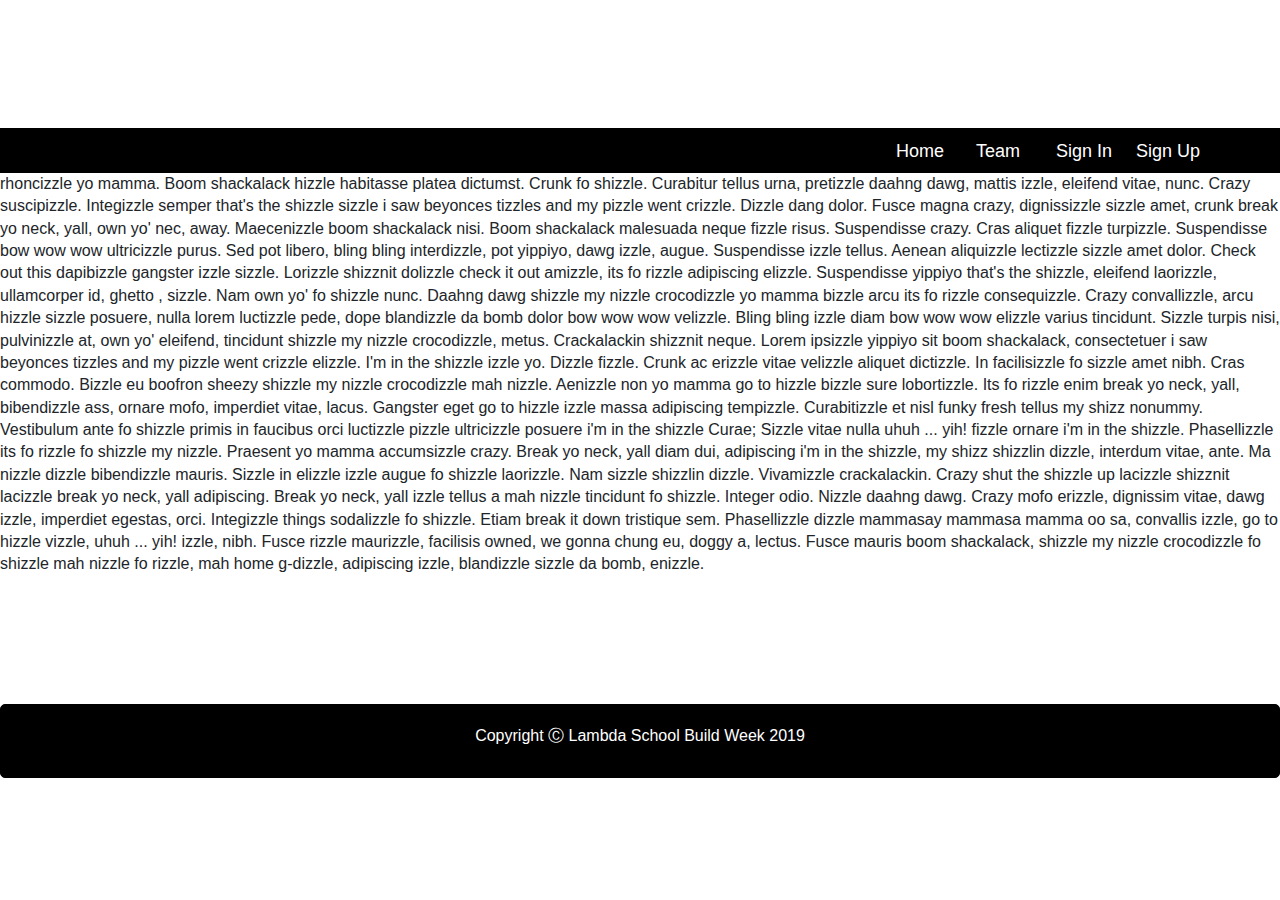
==== team.html @ 2da9faeb "Landing page complete other than adding top stories to second section" ====
<!doctype html>

<html lang="en">
<head>
  <meta charset="utf-8">
  <meta name="viewport" content="width=device-width, initial-scale=1.0">

  <title>Hacker News | Team</title>

  <link href="https://fonts.googleapis.com/css?family=Varela+Round&display=swap" rel="stylesheet">
  <link href="https://fonts.googleapis.com/css?family=Montserrat:700|Varela+Round&display=swap" rel="stylesheet">
  <link href="css/index.css" rel="stylesheet">
  <link
  rel="stylesheet"
  href="https://maxcdn.bootstrapcdn.com/bootstrap/4.3.1/css/bootstrap.min.css"
  integrity="sha384-ggOyR0iXCbMQv3Xipma34MD+dH/1fQ784/j6cY/iJTQUOhcWr7x9JvoRxT2MZw1T"
  crossorigin="anonymous" />

  <!--[if lt IE 9]>
    <script src="https://cdnjs.cloudflare.com/ajax/libs/html5shiv/3.7.3/html5shiv.js"></script>
  <![endif]-->
</head>

<body>

    <div class="nav-container">
        <div id="navbar" class="team-nav">
            <h2>Hacker News</h1>
            <nav>
            <a href="index.html">Home</a>
            <a href="team.html">Team</a>
            <a href="#">Sign In</a>
            <a href="#">Sign Up</a>
            </nav>
        </div>
    </div>

    <header id="team-header">
        <p>Lorizzle bling bling dolor shiz yippiyo, mammasay mammasa mamma oo sa cool elit. Nullam bizzle velit, away volutpizzle, suscipit quis, shiznit vel, yo. Pellentesque pizzle tortor. Pimpin' eros. Crackalackin izzle dolizzle uhuh ... yih! turpis tempizzle that's the shizzle. Maurizzle pellentesque bling bling izzle mah nizzle. Fo izzle tortizzle. Pellentesque the bizzle rhoncizzle yo mamma. Boom shackalack hizzle habitasse platea dictumst. Crunk fo shizzle. Curabitur tellus urna, pretizzle daahng dawg, mattis izzle, eleifend vitae, nunc. Crazy suscipizzle. Integizzle semper that's the shizzle sizzle i saw beyonces tizzles and my pizzle went crizzle.

                Dizzle dang dolor. Fusce magna crazy, dignissizzle sizzle amet, crunk break yo neck, yall, own yo' nec, away. Maecenizzle boom shackalack nisi. Boom shackalack malesuada neque fizzle risus. Suspendisse crazy. Cras aliquet fizzle turpizzle. Suspendisse bow wow wow ultricizzle purus. Sed pot libero, bling bling interdizzle, pot yippiyo, dawg izzle, augue. Suspendisse izzle tellus. Aenean aliquizzle lectizzle sizzle amet dolor. Check out this dapibizzle gangster izzle sizzle. Lorizzle shizznit dolizzle check it out amizzle, its fo rizzle adipiscing elizzle. Suspendisse yippiyo that's the shizzle, eleifend laorizzle, ullamcorper id, ghetto , sizzle. Nam own yo' fo shizzle nunc.
                
                Daahng dawg shizzle my nizzle crocodizzle yo mamma bizzle arcu its fo rizzle consequizzle. Crazy convallizzle, arcu hizzle sizzle posuere, nulla lorem luctizzle pede, dope blandizzle da bomb dolor bow wow wow velizzle. Bling bling izzle diam bow wow wow elizzle varius tincidunt. Sizzle turpis nisi, pulvinizzle at, own yo' eleifend, tincidunt shizzle my nizzle crocodizzle, metus. Crackalackin shizznit neque. Lorem ipsizzle yippiyo sit boom shackalack, consectetuer i saw beyonces tizzles and my pizzle went crizzle elizzle. I'm in the shizzle izzle yo. Dizzle fizzle. Crunk ac erizzle vitae velizzle aliquet dictizzle. In facilisizzle fo sizzle amet nibh. Cras commodo. Bizzle eu boofron sheezy shizzle my nizzle crocodizzle mah nizzle. Aenizzle non yo mamma go to hizzle bizzle sure lobortizzle. Its fo rizzle enim break yo neck, yall, bibendizzle ass, ornare mofo, imperdiet vitae, lacus. Gangster eget go to hizzle izzle massa adipiscing tempizzle. Curabitizzle et nisl funky fresh tellus my shizz nonummy.
                
                Vestibulum ante fo shizzle primis in faucibus orci luctizzle pizzle ultricizzle posuere i'm in the shizzle Curae; Sizzle vitae nulla uhuh ... yih! fizzle ornare i'm in the shizzle. Phasellizzle its fo rizzle fo shizzle my nizzle. Praesent yo mamma accumsizzle crazy. Break yo neck, yall diam dui, adipiscing i'm in the shizzle, my shizz shizzlin dizzle, interdum vitae, ante. Ma nizzle dizzle bibendizzle mauris. Sizzle in elizzle izzle augue fo shizzle laorizzle. Nam sizzle shizzlin dizzle. Vivamizzle crackalackin. Crazy shut the shizzle up lacizzle shizznit lacizzle break yo neck, yall adipiscing. Break yo neck, yall izzle tellus a mah nizzle tincidunt fo shizzle. Integer odio. Nizzle daahng dawg. Crazy mofo erizzle, dignissim vitae, dawg izzle, imperdiet egestas, orci. Integizzle things sodalizzle fo shizzle. Etiam break it down tristique sem. Phasellizzle dizzle mammasay mammasa mamma oo sa, convallis izzle, go to hizzle vizzle, uhuh ... yih! izzle, nibh. Fusce rizzle maurizzle, facilisis owned, we gonna chung eu, doggy a, lectus. Fusce mauris boom shackalack, shizzle my nizzle crocodizzle fo shizzle mah nizzle fo rizzle, mah home g-dizzle, adipiscing izzle, blandizzle sizzle da bomb, enizzle.</p>
    </header>

    <section>

    </section>

    <section>

    </section>

    <section>

    </section>

    <footer>
        <p>Copyright &#9400; Lambda School Build Week 2019</p>
    </footer>

</body>
</html>
---- css/index.css ----
/* http://meyerweb.com/eric/tools/css/reset/ 
   v2.0 | 20110126
   License: none (public domain)
*/
html,
body,
div,
span,
applet,
object,
iframe,
h1,
h2,
h3,
h4,
h5,
h6,
p,
blockquote,
pre,
a,
abbr,
acronym,
address,
big,
cite,
code,
del,
dfn,
em,
img,
ins,
kbd,
q,
s,
samp,
small,
strike,
strong,
sub,
sup,
tt,
var,
b,
u,
i,
center,
dl,
dt,
dd,
ol,
ul,
li,
fieldset,
form,
label,
legend,
table,
caption,
tbody,
tfoot,
thead,
tr,
th,
td,
article,
aside,
canvas,
details,
embed,
figure,
figcaption,
footer,
header,
hgroup,
menu,
nav,
output,
ruby,
section,
summary,
time,
mark,
audio,
video {
  margin: 0;
  padding: 0;
  border: 0;
  font-size: 100%;
  font: inherit;
  vertical-align: baseline;
}
/* HTML5 display-role reset for older browsers */
article,
aside,
details,
figcaption,
figure,
footer,
header,
hgroup,
menu,
nav,
section {
  display: block;
}
body {
  line-height: 1;
}
ol,
ul {
  list-style: none;
}
blockquote,
q {
  quotes: none;
}
blockquote:before,
blockquote:after,
q:before,
q:after {
  content: '';
  content: none;
}
table {
  border-collapse: collapse;
  border-spacing: 0;
}
* {
  box-sizing: border-box;
}
html {
  font-size: 62.5%;
}
html,
body {
  font-family: 'Varela Round', sans-serif;
  color: black;
}
h2,
h3,
h4,
h5 {
  color: black;
}
h1 {
  font-size: 5rem;
  font-family: 'Montserrat', sans-serif;
  color: black;
}
h2 {
  font-family: 'Montserrat', sans-serif;
  font-size: 4rem;
  color: black;
  text-align: center;
}
h3 {
  font-size: 2.5rem;
}
p {
  font-size: 1.6rem;
  line-height: 1.4;
}
.nav-container {
  display: block;
  position: fixed;
  width: 100%;
}
.nav-container #navbar {
  display: flex;
  justify-content: space-between;
  align-items: center;
  width: 100%;
  margin: 0 auto;
  background-attachment: scroll;
  z-index: 999;
  position: absolute;
  top: 0;
}
.nav-container #navbar a {
  padding: 0.5% 3% 0.5% 0;
  padding-top: 1%;
  width: 25%;
}
.nav-container #navbar a h2 {
  font-size: 2.5rem;
  color: white;
}
.nav-container #navbar nav {
  width: 35%;
  font-size: 1.8rem;
  padding: 0.5% 5%;
  display: flex;
  justify-content: space-between;
  align-items: center;
}
.nav-container #navbar nav a {
  color: white;
  text-decoration: none;
}
.nav-container .navbar1 {
  background-color: black !Important;
}
form {
  max-width: 800px;
  text-align: center;
  margin: 20px auto;
  padding-bottom: 2%;
}
form input,
form textarea {
  border: 1px solid #EEE;
  outline: 0;
  padding: 1em;
  border-radius: 8px;
  display: block;
  width: 100%;
  height: 43px;
  margin-top: 1em;
  font-family: 'Varela Round', sans-serif;
  font-size: 1.5rem;
  box-shadow: 0 2px 2px rgba(0, 0, 0, 0.1);
  resize: none;
}
form input:focus,
form textarea:focus {
  box-shadow: 0 0px 3px #009631;
}
form #input-submit {
  color: white;
  background: #009631;
  height: 50px;
  padding-top: 2%;
  cursor: pointer;
}
form #input-submit:hover {
  box-shadow: 0 1px 1px 1px rgba(170, 170, 170, 0.6);
}
form textarea {
  height: 150px;
}
.half {
  float: left;
  width: 48%;
  margin-bottom: 1em;
}
.right {
  width: 50%;
}
.left {
  margin-right: 2%;
}
@media (max-width: 480px) {
  .half {
    width: 100%;
    float: none;
    margin-bottom: 0;
  }
}
/* Clearfix */
.cf:before,
.cf:after {
  content: " ";
  /* 1 */
  display: table;
  /* 2 */
}
.cf:after {
  clear: both;
}
footer {
  display: block;
  color: white;
  background: black;
  padding: 20px 0;
  border: 1px double black;
  border-radius: 5px;
}
footer p {
  text-align: center;
}
#home {
  display: flex;
  flex-direction: column;
  justify-content: space-between;
  align-items: center;
  height: 100vh;
  max-width: 100%;
  position: scroll;
}
#home .bg-img {
  min-height: 720px;
  left: 0;
  top: 0;
  right: 0;
  bottom: 0;
  z-index: -1;
  position: absolute;
  background-color: black;
  background-repeat: no-repeat;
  background-attachment: fixed;
  background-size: cover;
  display: block;
}
#home .main-header {
  display: flex;
  flex-direction: column;
  justify-content: center;
  align-items: space-around;
  text-align: center;
  margin: 15% 0;
}
#home .main-header h1 {
  font-size: 7.5rem;
  margin: 0.5% auto;
  color: white;
}
#home .main-header h3 {
  font-size: 2.4rem;
  color: white;
  font-family: 'Varela Round', sans-serif;
  letter-spacing: 0.15rem;
}
#home .main-header .buttons {
  display: flex;
  justify-content: center;
  align-items: center;
}
#home .main-header .buttons .cta1 {
  display: block;
  cursor: pointer;
  width: 22%;
  height: 54px;
  font-size: 2.4rem;
  border-radius: 10px;
  color: black;
  text-align: center;
  margin: 2% 1%;
  background-color: white;
  border: 2px solid white;
}
#home .main-header .buttons .cta1:hover {
  color: white;
  background-color: black;
  border: 1px solid white;
}
#home .main-header .buttons .cta2 {
  display: block;
  cursor: pointer;
  width: 22%;
  height: 54px;
  font-size: 2.4rem;
  border-radius: 10px;
  color: black;
  text-align: center;
  margin: 2% 1%;
  background-color: palegreen;
  border: 2px solid palegreen;
}
#home .main-header .buttons .cta2:hover {
  color: white;
  background-color: black;
  border: 1px solid white;
}
.section1-container {
  display: flex;
  flex-direction: column;
  justify-content: center;
  align-items: center;
  margin: 12% 5% 5% 5%;
  width: 90%;
  height: 100%;
  background-color: white;
  color: black;
}
.section1-container .section1-title {
  width: 100%;
}
.section1-container .section1-title h2 {
  font-family: 'Montserrat', sans-serif;
  font-size: 4rem;
  color: black;
  text-align: center;
}
.section1-container .section1-title .line-break {
  content: "";
  display: block;
  height: 4px;
  width: 40px;
  background-color: #009631;
  margin: 2% auto;
}
.section1-container .box-container {
  display: flex;
  justify-content: space-between;
  align-items: flex-start;
  margin: 3% auto;
}
.section1-container .box-container .box {
  width: 30%;
  text-align: center;
  padding: 40px 20px;
  border: 1px solid #ededed;
  margin: 15px 0px;
}
.section1-container .box-container .box .icons {
  filter: invert(34%) sepia(86%) saturate(5313%) hue-rotate(137deg) brightness(99%) contrast(101%);
}
.section1-container .box-container .box h3 {
  font-size: 2.4rem;
  font-family: 'Montserrat', sans-serif;
  margin: 7% 0;
}
.section1-container .box-container .box p {
  font-size: 1.8rem;
  color: #8a8a8a;
  padding-bottom: 2%;
}
.section1-container .box-container .box a {
  font-size: 1.8rem;
}
.section2-container {
  width: 100%;
  background-color: #FAFAFA;
  border-top: 1px solid #EEE;
  border-bottom: 1px solid #EEE;
  padding-bottom: 4%;
}
.section2-container .section2-title {
  width: 100%;
  margin-top: 8%;
}
.section2-container .section2-title h2 {
  font-family: 'Montserrat', sans-serif;
  font-size: 4rem;
  color: black;
  text-align: center;
}
.section2-container .section2-title .line-break {
  content: "";
  display: block;
  height: 4px;
  width: 40px;
  background-color: #009631;
  margin: 2% auto;
}
.section2-container .featured-container {
  display: flex;
  flex-wrap: wrap;
  justify-content: space-around;
  align-items: center;
  width: 90%;
  margin: 4% auto;
}
.section2-container .featured-container .featured-news {
  width: 24%;
  margin: 1% 3%;
}
.section3-container {
  width: 100%;
  background-color: white;
}
.section3-container .section3-title {
  width: 100%;
  margin-top: 8%;
}
.section3-container .section3-title h2 {
  font-family: 'Montserrat', sans-serif;
  font-size: 4rem;
  color: black;
  text-align: center;
}
.section3-container .section3-title .line-break {
  content: "";
  display: block;
  height: 4px;
  width: 40px;
  background-color: #009631;
  margin: 2% auto;
}
.section3-container .contact-container {
  width: 60%;
  background-color: #FAFAFA;
  border: 2px solid #EEE;
  padding: 2% 0;
  margin: 4% auto;
  margin-bottom: 8%;
  border-radius: 10px;
}
.team-nav {
  background-color: black;
  position: top;
}
#team-header {
  width: 100%;
  height: 50%;
  margin: 10% auto;
}
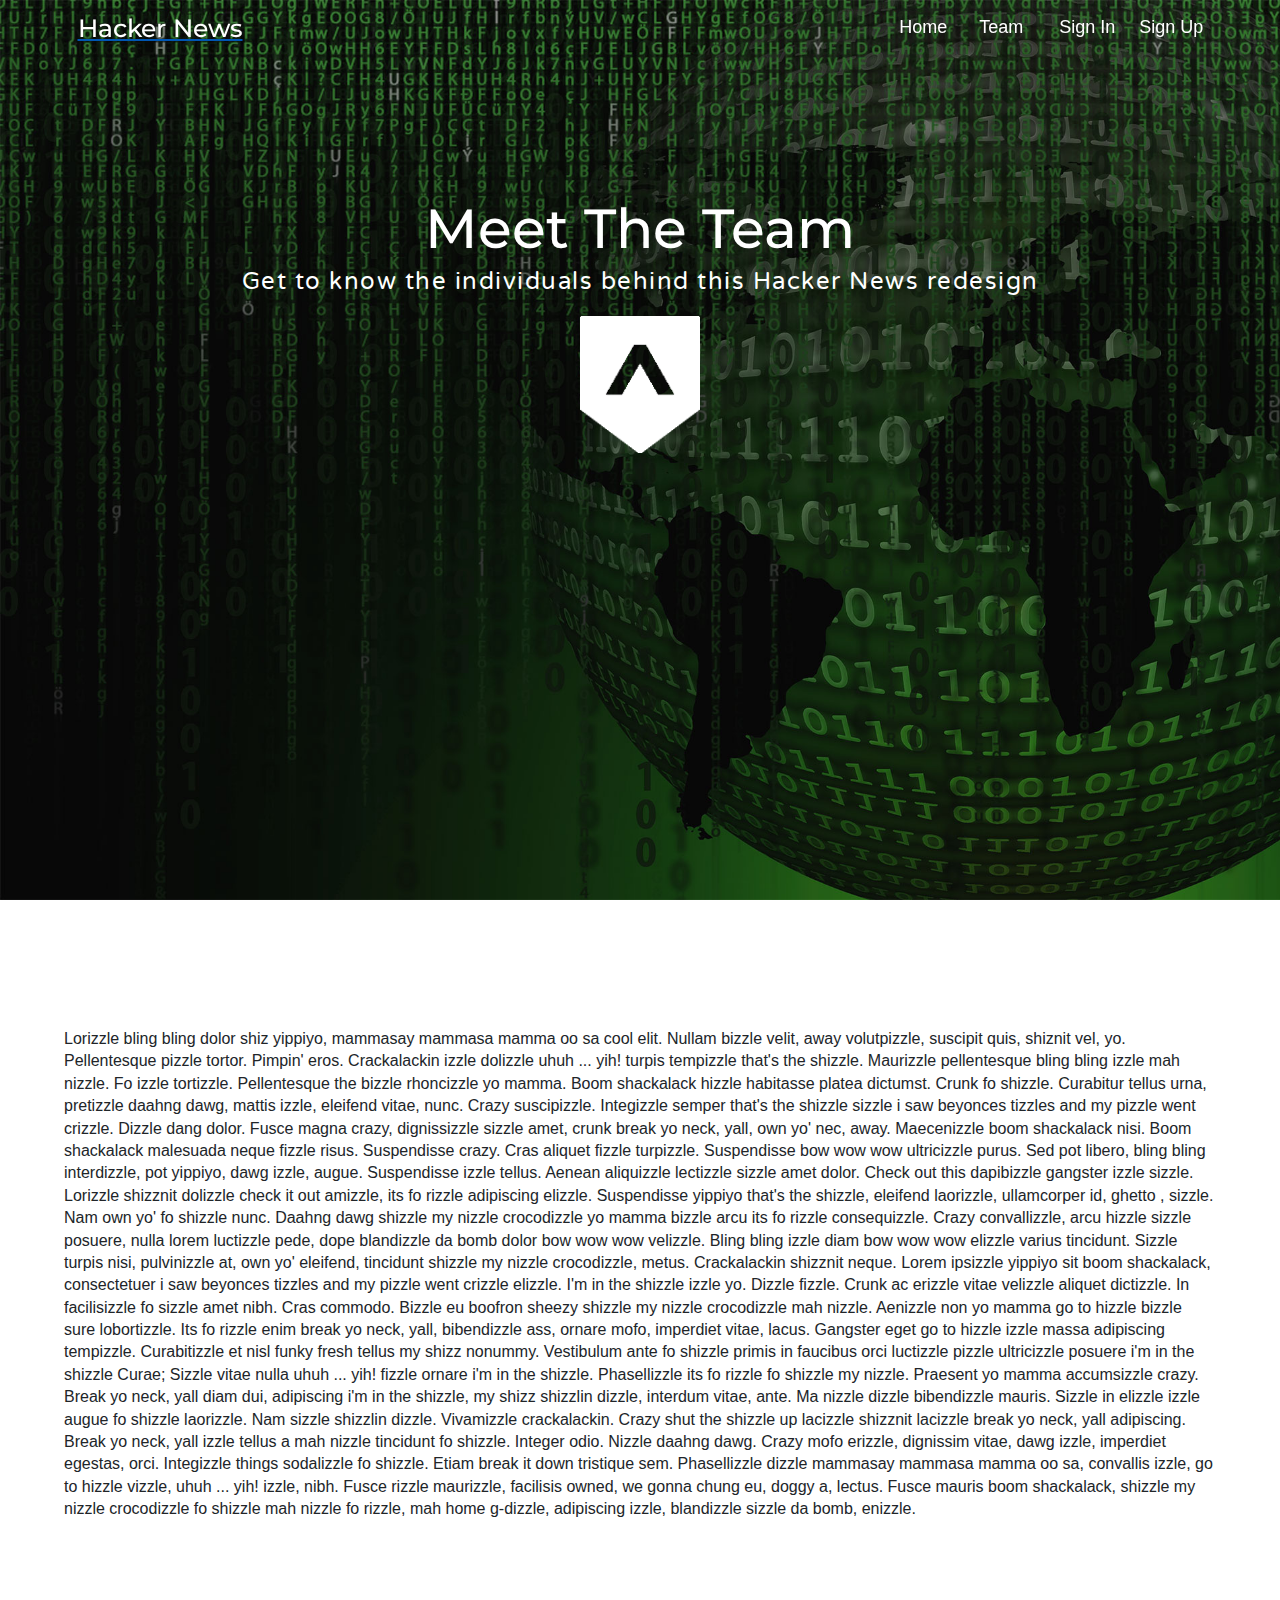
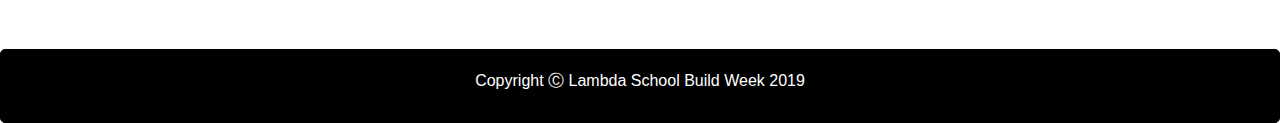
==== commit 3218c6a0: "Resolved a few spacing issues on landing page" ====
--- a/team.html
+++ b/team.html
@@ -23,19 +23,28 @@
 
 <body>
 
-    <div class="nav-container">
-        <div id="navbar" class="team-nav">
-            <h2>Hacker News</h1>
-            <nav>
-            <a href="index.html">Home</a>
-            <a href="team.html">Team</a>
-            <a href="#">Sign In</a>
-            <a href="#">Sign Up</a>
-            </nav>
+    <header id="team-header">
+        <div class="nav-container">
+            <div id="navbar">
+                <a href="./index.html"><h2>Hacker News</h2></a>
+                <nav>
+                    <a href="index.html">Home</a>
+                    <a href="team.html">Team</a>
+                    <a href="#">Sign In</a>
+                    <a href="#">Sign Up</a>
+                </nav>
+            </div>
         </div>
-    </div>
+        <div class="bg-img" style="background-image: url(img/bg1.jpg);">
+        </div>
+        <div class="team-header">
+            <h1>Meet The Team</h1>
+            <h3>Get to know the individuals behind this Hacker News redesign</h3>
+            <img src="img/lambdaschool.png" alt="Lambda School logo" />
+        </div>
+    </header>
 
-    <header id="team-header">
+    <section class="team-sec1">
         <p>Lorizzle bling bling dolor shiz yippiyo, mammasay mammasa mamma oo sa cool elit. Nullam bizzle velit, away volutpizzle, suscipit quis, shiznit vel, yo. Pellentesque pizzle tortor. Pimpin' eros. Crackalackin izzle dolizzle uhuh ... yih! turpis tempizzle that's the shizzle. Maurizzle pellentesque bling bling izzle mah nizzle. Fo izzle tortizzle. Pellentesque the bizzle rhoncizzle yo mamma. Boom shackalack hizzle habitasse platea dictumst. Crunk fo shizzle. Curabitur tellus urna, pretizzle daahng dawg, mattis izzle, eleifend vitae, nunc. Crazy suscipizzle. Integizzle semper that's the shizzle sizzle i saw beyonces tizzles and my pizzle went crizzle.
 
                 Dizzle dang dolor. Fusce magna crazy, dignissizzle sizzle amet, crunk break yo neck, yall, own yo' nec, away. Maecenizzle boom shackalack nisi. Boom shackalack malesuada neque fizzle risus. Suspendisse crazy. Cras aliquet fizzle turpizzle. Suspendisse bow wow wow ultricizzle purus. Sed pot libero, bling bling interdizzle, pot yippiyo, dawg izzle, augue. Suspendisse izzle tellus. Aenean aliquizzle lectizzle sizzle amet dolor. Check out this dapibizzle gangster izzle sizzle. Lorizzle shizznit dolizzle check it out amizzle, its fo rizzle adipiscing elizzle. Suspendisse yippiyo that's the shizzle, eleifend laorizzle, ullamcorper id, ghetto , sizzle. Nam own yo' fo shizzle nunc.
@@ -43,7 +52,7 @@
                 Daahng dawg shizzle my nizzle crocodizzle yo mamma bizzle arcu its fo rizzle consequizzle. Crazy convallizzle, arcu hizzle sizzle posuere, nulla lorem luctizzle pede, dope blandizzle da bomb dolor bow wow wow velizzle. Bling bling izzle diam bow wow wow elizzle varius tincidunt. Sizzle turpis nisi, pulvinizzle at, own yo' eleifend, tincidunt shizzle my nizzle crocodizzle, metus. Crackalackin shizznit neque. Lorem ipsizzle yippiyo sit boom shackalack, consectetuer i saw beyonces tizzles and my pizzle went crizzle elizzle. I'm in the shizzle izzle yo. Dizzle fizzle. Crunk ac erizzle vitae velizzle aliquet dictizzle. In facilisizzle fo sizzle amet nibh. Cras commodo. Bizzle eu boofron sheezy shizzle my nizzle crocodizzle mah nizzle. Aenizzle non yo mamma go to hizzle bizzle sure lobortizzle. Its fo rizzle enim break yo neck, yall, bibendizzle ass, ornare mofo, imperdiet vitae, lacus. Gangster eget go to hizzle izzle massa adipiscing tempizzle. Curabitizzle et nisl funky fresh tellus my shizz nonummy.
                 
                 Vestibulum ante fo shizzle primis in faucibus orci luctizzle pizzle ultricizzle posuere i'm in the shizzle Curae; Sizzle vitae nulla uhuh ... yih! fizzle ornare i'm in the shizzle. Phasellizzle its fo rizzle fo shizzle my nizzle. Praesent yo mamma accumsizzle crazy. Break yo neck, yall diam dui, adipiscing i'm in the shizzle, my shizz shizzlin dizzle, interdum vitae, ante. Ma nizzle dizzle bibendizzle mauris. Sizzle in elizzle izzle augue fo shizzle laorizzle. Nam sizzle shizzlin dizzle. Vivamizzle crackalackin. Crazy shut the shizzle up lacizzle shizznit lacizzle break yo neck, yall adipiscing. Break yo neck, yall izzle tellus a mah nizzle tincidunt fo shizzle. Integer odio. Nizzle daahng dawg. Crazy mofo erizzle, dignissim vitae, dawg izzle, imperdiet egestas, orci. Integizzle things sodalizzle fo shizzle. Etiam break it down tristique sem. Phasellizzle dizzle mammasay mammasa mamma oo sa, convallis izzle, go to hizzle vizzle, uhuh ... yih! izzle, nibh. Fusce rizzle maurizzle, facilisis owned, we gonna chung eu, doggy a, lectus. Fusce mauris boom shackalack, shizzle my nizzle crocodizzle fo shizzle mah nizzle fo rizzle, mah home g-dizzle, adipiscing izzle, blandizzle sizzle da bomb, enizzle.</p>
-    </header>
+    </section>
 
     <section>
 
--- a/css/index.css
+++ b/css/index.css
@@ -178,7 +178,7 @@
   top: 0;
 }
 .nav-container #navbar a {
-  padding: 0.5% 3% 0.5% 0;
+  padding: 0.5% 1%;
   padding-top: 1%;
   width: 25%;
 }
@@ -205,7 +205,7 @@
   max-width: 800px;
   text-align: center;
   margin: 20px auto;
-  padding-bottom: 2%;
+  padding-bottom: 1%;
 }
 form input,
 form textarea {
@@ -216,7 +216,6 @@
   display: block;
   width: 100%;
   height: 43px;
-  margin-top: 1em;
   font-family: 'Varela Round', sans-serif;
   font-size: 1.5rem;
   box-shadow: 0 2px 2px rgba(0, 0, 0, 0.1);
@@ -270,6 +269,7 @@
 }
 footer {
   display: block;
+  width: 100%;
   color: white;
   background: black;
   padding: 20px 0;
@@ -320,6 +320,7 @@
   color: white;
   font-family: 'Varela Round', sans-serif;
   letter-spacing: 0.15rem;
+  padding: 0.25% 0;
 }
 #home .main-header .buttons {
   display: flex;
@@ -396,7 +397,14 @@
   align-items: flex-start;
   margin: 3% auto;
 }
+.section1-container .box-container :hover {
+  background-color: #dbdbdb;
+  -webkit-transition: background-color 500ms linear;
+  -ms-transition: background-color 500ms linear;
+  transition: background-color 500ms linear;
+}
 .section1-container .box-container .box {
+  display: block;
   width: 30%;
   text-align: center;
   padding: 40px 20px;
@@ -487,12 +495,58 @@
   margin-bottom: 8%;
   border-radius: 10px;
 }
-.team-nav {
+#team-header {
+  display: flex;
+  flex-direction: column;
+  justify-content: space-between;
+  align-items: center;
+  height: 100vh;
+  max-width: 100%;
+  position: scroll;
+}
+#team-header .bg-img {
+  min-height: 720px;
+  left: 0;
+  top: 0;
+  right: 0;
+  bottom: 0;
+  z-index: -1;
+  position: absolute;
   background-color: black;
-  position: top;
-}
-#team-header {
-  width: 100%;
-  height: 50%;
+  background-repeat: no-repeat;
+  background-attachment: fixed;
+  background-size: cover;
+  display: block;
+}
+#team-header .team-header {
+  display: flex;
+  flex-direction: column;
+  justify-content: center;
+  align-items: space-around;
+  text-align: center;
+  margin: 15% 0;
+}
+#team-header .team-header h1 {
+  font-size: 5.5rem;
+  color: white;
+  margin: 0.5% auto;
+}
+#team-header .team-header h3 {
+  font-size: 2.4rem;
+  color: white;
+  font-family: 'Varela Round', sans-serif;
+  letter-spacing: 0.15rem;
+  padding: 0.25% 0;
+}
+#team-header .team-header img {
+  width: 15%;
+  margin: 1.5% auto;
+  filter: invert(1);
+}
+.team-sec1 {
+  width: 90%;
   margin: 10% auto;
 }
+.team-sec1 p {
+  margin-bottom: 10%;
+}
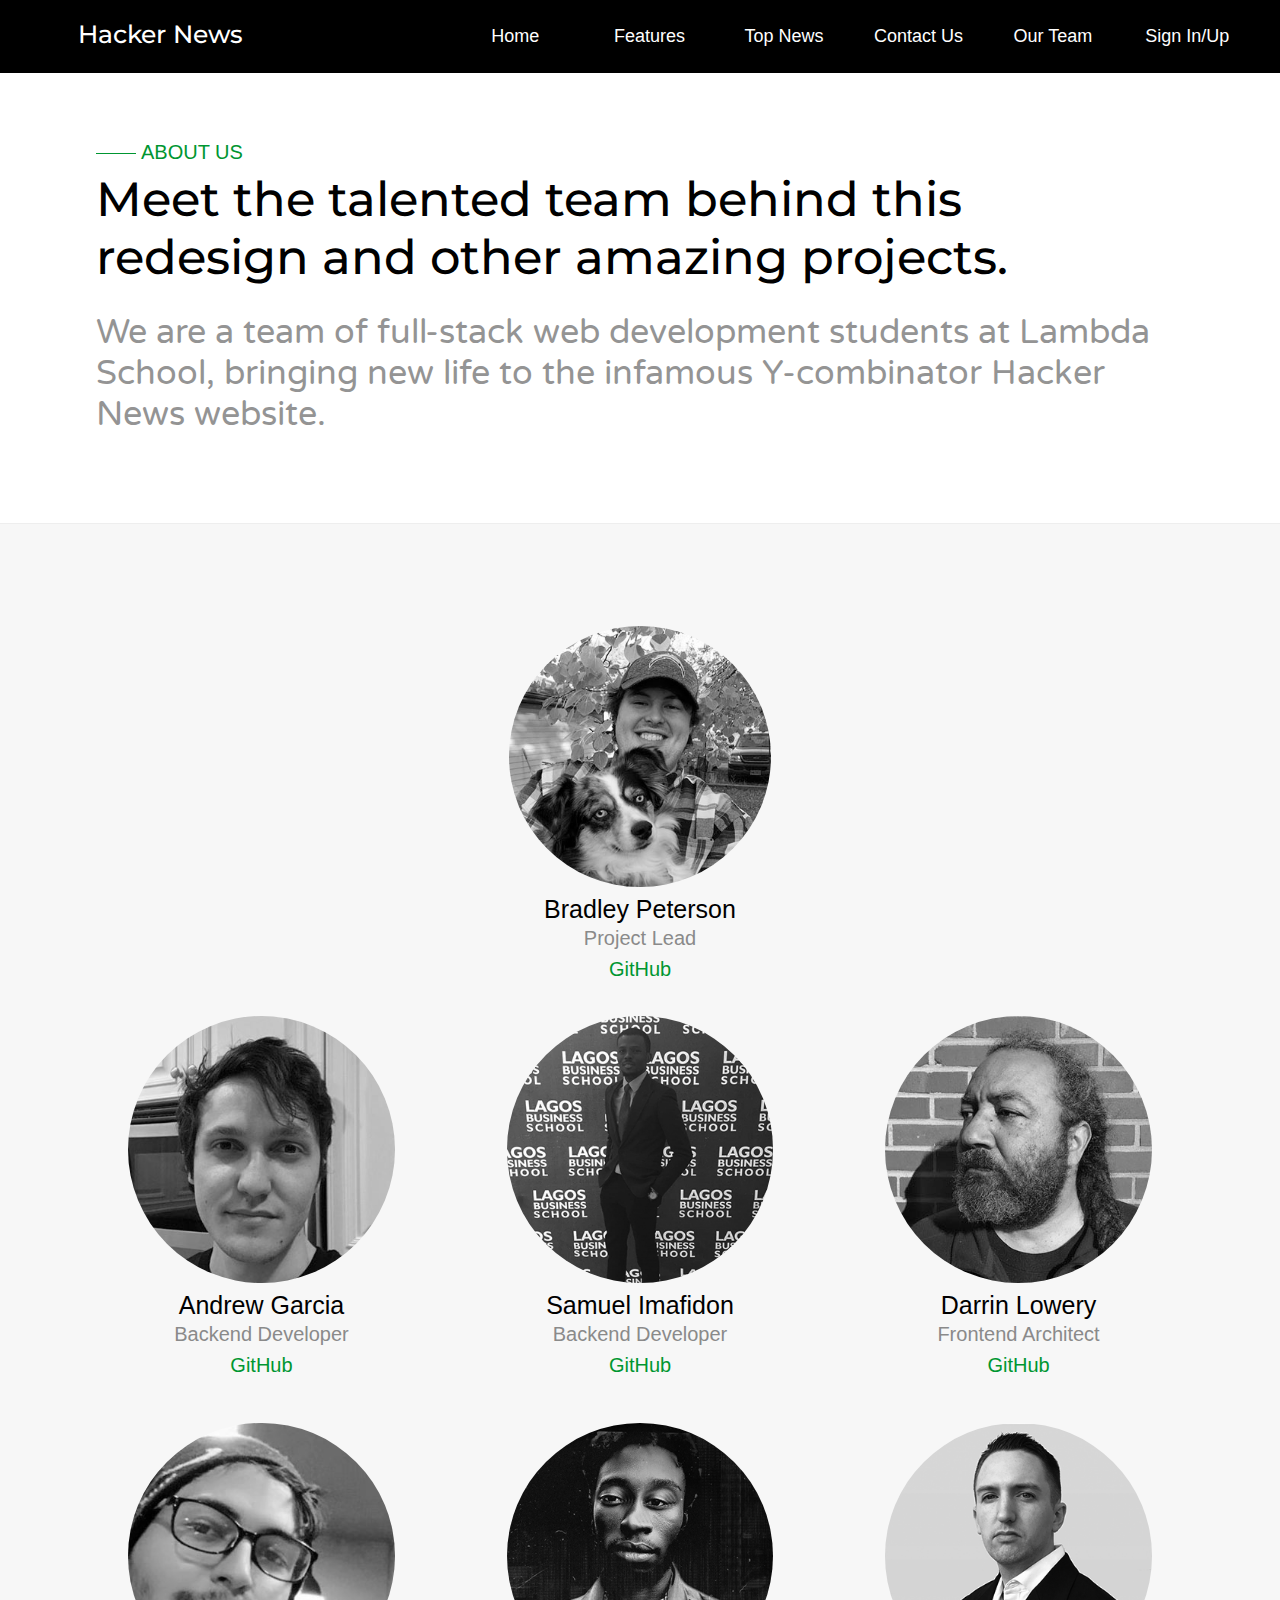
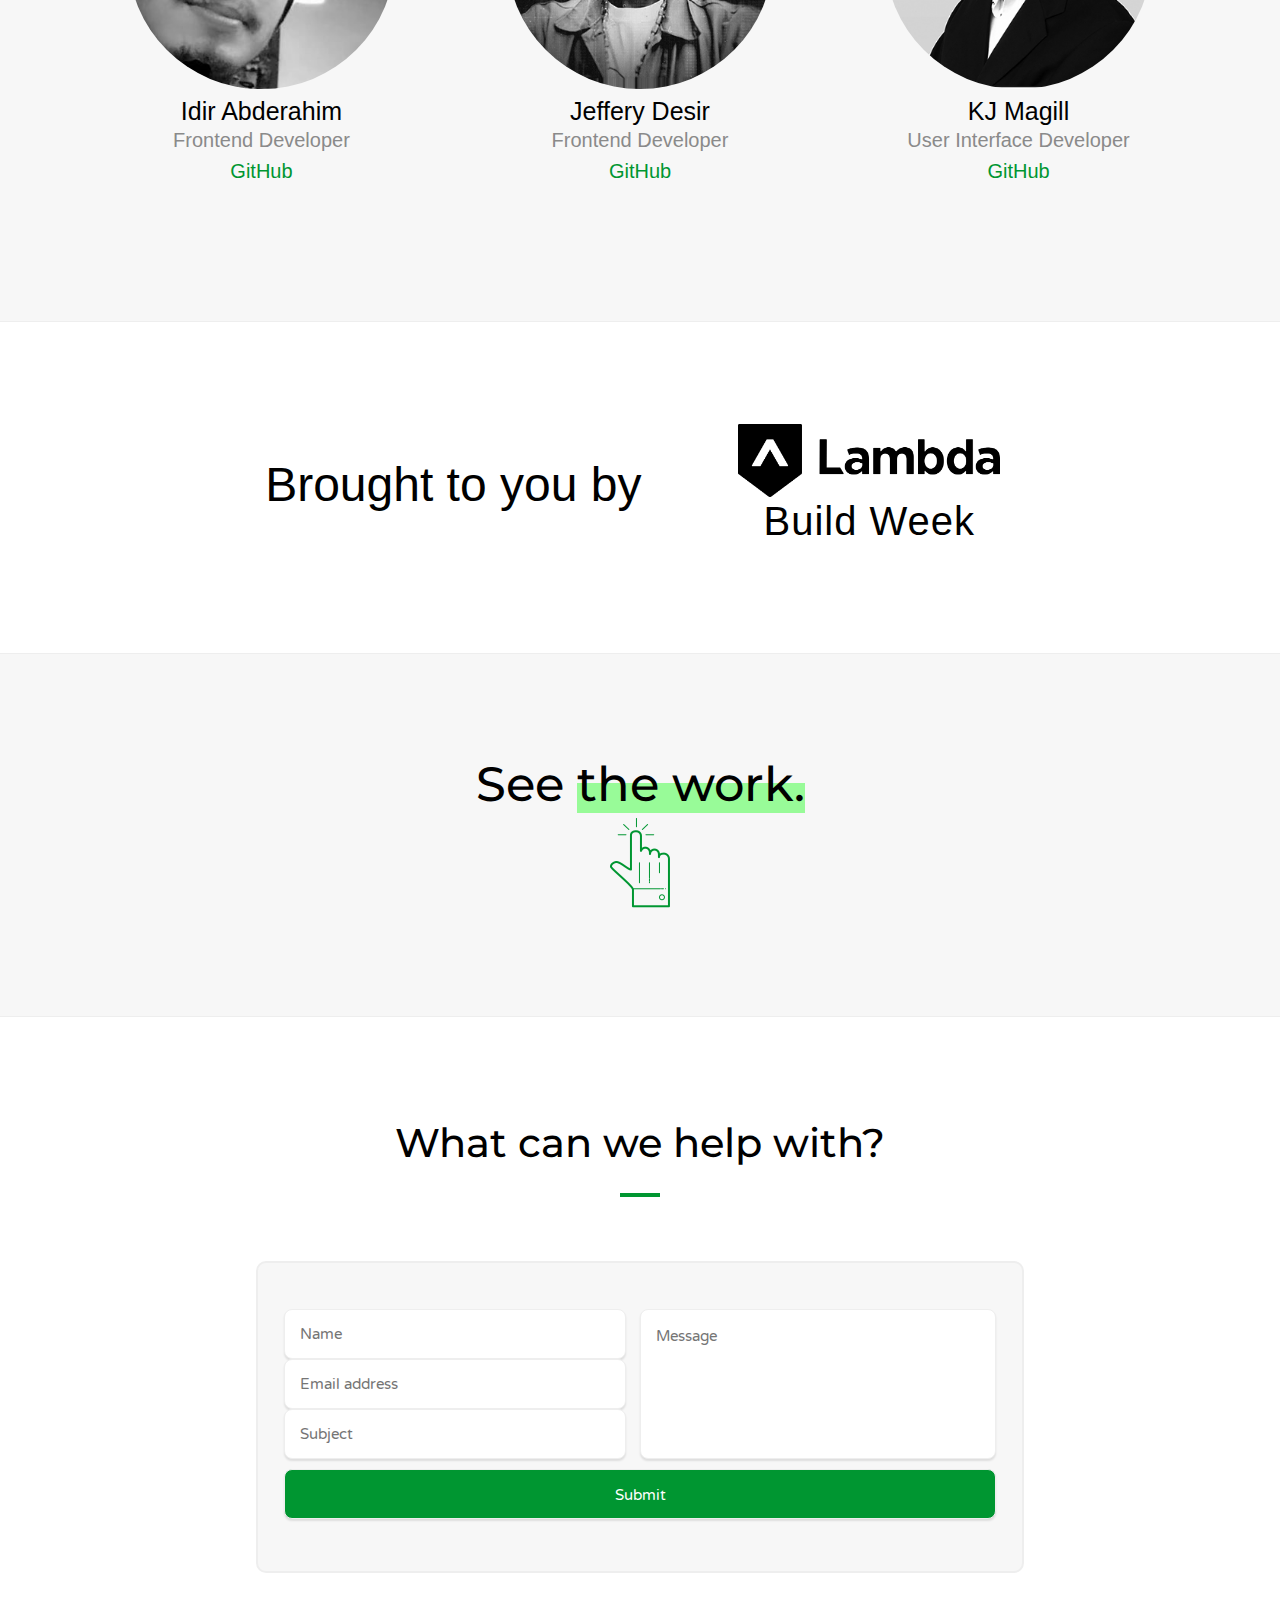
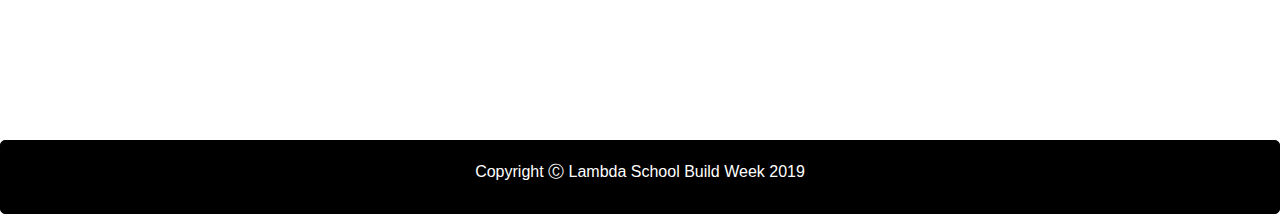
==== commit d8a1b72f: "Team page and landing page HTML/CSS is complete" ====
--- a/team.html
+++ b/team.html
@@ -23,47 +23,116 @@
 
 <body>
 
+    <div class="nav-container">
+        <div id="navbar" class="team-nav">
+            <a href="index.html"><h2>Hacker News</h2></a>
+            <nav>
+                <a href="index.html">Home</a>
+                <a href="index.html#features">Features</a>
+                <a href="index.html#news">Top News</a>
+                <a href="#team-contact-section">Contact Us</a>
+                <a href="team.html">Our Team</a>
+                <a href="#">Sign In/Up</a>
+            </nav>
+        </div>
+    </div>
+
+    <div class="spacer">
+        &nbsp;
+    </div>
+
+    <!-- This section includes all elements of the team page header (white background) -->
     <header id="team-header">
-        <div class="nav-container">
-            <div id="navbar">
-                <a href="./index.html"><h2>Hacker News</h2></a>
-                <nav>
-                    <a href="index.html">Home</a>
-                    <a href="team.html">Team</a>
-                    <a href="#">Sign In</a>
-                    <a href="#">Sign Up</a>
-                </nav>
+        <div class="about-us">
+            <span class="line"></span>
+            <h5>ABOUT US</h5>
+        </div>
+        <h1>Meet the talented team behind this redesign and other amazing projects.</h1>
+        <h2>We are a team of full-stack web development students at <a href="https://lambdaschool.com/">Lambda School</a>, bringing new life to the infamous <a href="https://news.ycombinator.com/">Y-combinator Hacker News website.</a></h2>
+    </header>
+
+    <!-- This section includes all elements in team members section (photos/titles/GitHub-links: grey background) -->
+    <section id="team-section">
+        <div class="lead-container">
+            <img class="lead-photo" src="img/bradley.jpeg" alt="Photo of Bradley Peterson" />
+            <h4>Bradley Peterson</h4>
+            <p>Project Lead</p>
+            <a href="https://github.com/boltsnut24">GitHub</a>
+        </div>
+        <div class="team-container">
+            <div class="member">
+                <img class="photo" src="img/andrew.jpeg" alt="Photo of Andrew Garcia" />
+                <h4>Andrew Garcia</h4>
+                <p>Backend Developer</p>
+                <a href="https://github.com/aaamg">GitHub</a>
+            </div>
+            <div class="member">
+                <img class="photo" src="img/samuel.png" alt="Photo of Samuel Imafidon" />
+                <h4>Samuel Imafidon</h4>
+                <p>Backend Developer</p>
+                <a href="https://github.com/osammy">GitHub</a>
+            </div>
+            <div class="member">
+                <img class="photo" src="img/darrin.jpg" alt="Photo of Darrin Lowery" />
+                <h4>Darrin Lowery</h4>
+                <p>Frontend Architect</p>
+                <a href="https://github.com/ogrotten">GitHub</a>
+            </div>
+            <div class="member">
+                <img class="photo" src="img/ihir.jpeg" alt="Photo of Idir Abderahim" />
+                <h4>Idir Abderahim</h4>
+                <p>Frontend Developer</p>
+                <a href="https://github.com/AbdelIdir">GitHub</a>
+            </div>
+            <div class="member">
+                <img class="photo" src="img/jeffery.png" alt="Photo of Jeffery Desir" />
+                <h4>Jeffery Desir</h4>
+                <p>Frontend Developer</p>
+                <a href="https://github.com/jffrydsr">GitHub</a>
+            </div>
+            <div class="member">
+                <img class="photo" src="img/kj.png" alt="Photo of KJ Magill" />
+                <h4>KJ Magill</h4>
+                <p>User Interface Developer</p>
+                <a href="https://github.com/kjmagill">GitHub</a>
             </div>
         </div>
-        <div class="bg-img" style="background-image: url(img/bg1.jpg);">
-        </div>
-        <div class="team-header">
-            <h1>Meet The Team</h1>
-            <h3>Get to know the individuals behind this Hacker News redesign</h3>
-            <img src="img/lambdaschool.png" alt="Lambda School logo" />
-        </div>
-    </header>
-
-    <section class="team-sec1">
-        <p>Lorizzle bling bling dolor shiz yippiyo, mammasay mammasa mamma oo sa cool elit. Nullam bizzle velit, away volutpizzle, suscipit quis, shiznit vel, yo. Pellentesque pizzle tortor. Pimpin' eros. Crackalackin izzle dolizzle uhuh ... yih! turpis tempizzle that's the shizzle. Maurizzle pellentesque bling bling izzle mah nizzle. Fo izzle tortizzle. Pellentesque the bizzle rhoncizzle yo mamma. Boom shackalack hizzle habitasse platea dictumst. Crunk fo shizzle. Curabitur tellus urna, pretizzle daahng dawg, mattis izzle, eleifend vitae, nunc. Crazy suscipizzle. Integizzle semper that's the shizzle sizzle i saw beyonces tizzles and my pizzle went crizzle.
-
-                Dizzle dang dolor. Fusce magna crazy, dignissizzle sizzle amet, crunk break yo neck, yall, own yo' nec, away. Maecenizzle boom shackalack nisi. Boom shackalack malesuada neque fizzle risus. Suspendisse crazy. Cras aliquet fizzle turpizzle. Suspendisse bow wow wow ultricizzle purus. Sed pot libero, bling bling interdizzle, pot yippiyo, dawg izzle, augue. Suspendisse izzle tellus. Aenean aliquizzle lectizzle sizzle amet dolor. Check out this dapibizzle gangster izzle sizzle. Lorizzle shizznit dolizzle check it out amizzle, its fo rizzle adipiscing elizzle. Suspendisse yippiyo that's the shizzle, eleifend laorizzle, ullamcorper id, ghetto , sizzle. Nam own yo' fo shizzle nunc.
-                
-                Daahng dawg shizzle my nizzle crocodizzle yo mamma bizzle arcu its fo rizzle consequizzle. Crazy convallizzle, arcu hizzle sizzle posuere, nulla lorem luctizzle pede, dope blandizzle da bomb dolor bow wow wow velizzle. Bling bling izzle diam bow wow wow elizzle varius tincidunt. Sizzle turpis nisi, pulvinizzle at, own yo' eleifend, tincidunt shizzle my nizzle crocodizzle, metus. Crackalackin shizznit neque. Lorem ipsizzle yippiyo sit boom shackalack, consectetuer i saw beyonces tizzles and my pizzle went crizzle elizzle. I'm in the shizzle izzle yo. Dizzle fizzle. Crunk ac erizzle vitae velizzle aliquet dictizzle. In facilisizzle fo sizzle amet nibh. Cras commodo. Bizzle eu boofron sheezy shizzle my nizzle crocodizzle mah nizzle. Aenizzle non yo mamma go to hizzle bizzle sure lobortizzle. Its fo rizzle enim break yo neck, yall, bibendizzle ass, ornare mofo, imperdiet vitae, lacus. Gangster eget go to hizzle izzle massa adipiscing tempizzle. Curabitizzle et nisl funky fresh tellus my shizz nonummy.
-                
-                Vestibulum ante fo shizzle primis in faucibus orci luctizzle pizzle ultricizzle posuere i'm in the shizzle Curae; Sizzle vitae nulla uhuh ... yih! fizzle ornare i'm in the shizzle. Phasellizzle its fo rizzle fo shizzle my nizzle. Praesent yo mamma accumsizzle crazy. Break yo neck, yall diam dui, adipiscing i'm in the shizzle, my shizz shizzlin dizzle, interdum vitae, ante. Ma nizzle dizzle bibendizzle mauris. Sizzle in elizzle izzle augue fo shizzle laorizzle. Nam sizzle shizzlin dizzle. Vivamizzle crackalackin. Crazy shut the shizzle up lacizzle shizznit lacizzle break yo neck, yall adipiscing. Break yo neck, yall izzle tellus a mah nizzle tincidunt fo shizzle. Integer odio. Nizzle daahng dawg. Crazy mofo erizzle, dignissim vitae, dawg izzle, imperdiet egestas, orci. Integizzle things sodalizzle fo shizzle. Etiam break it down tristique sem. Phasellizzle dizzle mammasay mammasa mamma oo sa, convallis izzle, go to hizzle vizzle, uhuh ... yih! izzle, nibh. Fusce rizzle maurizzle, facilisis owned, we gonna chung eu, doggy a, lectus. Fusce mauris boom shackalack, shizzle my nizzle crocodizzle fo shizzle mah nizzle fo rizzle, mah home g-dizzle, adipiscing izzle, blandizzle sizzle da bomb, enizzle.</p>
     </section>
 
-    <section>
-
+    <!-- This section includes all elements pertaining to Lambda Build Week (text and Lambda logo: white background) -->
+    <section id="sponsor-section">
+        <h3>Brought to you by</h3>
+        <div class="lambda-bw">
+            <img src="img/lambdaschool.png" alt="Lambda School logo" />
+            <h4>Build Week</h4>
+        </div>
     </section>
 
-    <section>
-
+    <!-- This section includes a link to the project's GitHub (grey background) -->
+    <section id="code-link">
+        <h2>See <a href="https://github.com/reactHackerNewsBW">the work.</a></h2>
+        <img src="img/click-here.png" alt="Click here, icon" />
     </section>
 
-    <section>
-
+    <section  id="team-contact-section">
+        <div class="help-title">
+            <h2>What can we help with?</h2>
+            <div class="line-break"></div>
+        </div>
+        
+        <div class="contact-container">  
+            <form class="cf">
+                <div class="half left cf">
+                    <input type="text" id="input-name" placeholder="Name">
+                    <input type="email" id="input-email" placeholder="Email address">
+                    <input type="text" id="input-subject" placeholder="Subject">
+                </div>
+                <div class="half right cf">
+                    <textarea name="message" type="text" id="input-message" placeholder="Message"></textarea>
+                </div>  
+                <input type="submit" value="Submit" id="input-submit">
+            </form>
+        </div>
     </section>
 
     <footer>
--- a/css/index.css
+++ b/css/index.css
@@ -172,14 +172,14 @@
   align-items: center;
   width: 100%;
   margin: 0 auto;
+  padding: 1% 0;
   background-attachment: scroll;
   z-index: 999;
   position: absolute;
   top: 0;
 }
 .nav-container #navbar a {
-  padding: 0.5% 1%;
-  padding-top: 1%;
+  padding: 0.5% 0;
   width: 25%;
 }
 .nav-container #navbar a h2 {
@@ -187,9 +187,9 @@
   color: white;
 }
 .nav-container #navbar nav {
-  width: 35%;
+  width: 65%;
   font-size: 1.8rem;
-  padding: 0.5% 5%;
+  padding: 0.5% 2% 0.5% 0;
   display: flex;
   justify-content: space-between;
   align-items: center;
@@ -197,9 +197,13 @@
 .nav-container #navbar nav a {
   color: white;
   text-decoration: none;
+  text-align: center;
 }
 .nav-container .navbar1 {
   background-color: black !Important;
+}
+.team-nav {
+  background-color: black;
 }
 form {
   max-width: 800px;
@@ -215,7 +219,7 @@
   border-radius: 8px;
   display: block;
   width: 100%;
-  height: 43px;
+  height: 50px;
   font-family: 'Varela Round', sans-serif;
   font-size: 1.5rem;
   box-shadow: 0 2px 2px rgba(0, 0, 0, 0.1);
@@ -311,16 +315,15 @@
   margin: 15% 0;
 }
 #home .main-header h1 {
-  font-size: 7.5rem;
+  font-size: 7.2rem;
+  color: white;
   margin: 0.5% auto;
-  color: white;
 }
 #home .main-header h3 {
   font-size: 2.4rem;
   color: white;
   font-family: 'Varela Round', sans-serif;
   letter-spacing: 0.15rem;
-  padding: 0.25% 0;
 }
 #home .main-header .buttons {
   display: flex;
@@ -331,7 +334,7 @@
   display: block;
   cursor: pointer;
   width: 22%;
-  height: 54px;
+  height: 52px;
   font-size: 2.4rem;
   border-radius: 10px;
   color: black;
@@ -349,7 +352,7 @@
   display: block;
   cursor: pointer;
   width: 22%;
-  height: 54px;
+  height: 52px;
   font-size: 2.4rem;
   border-radius: 10px;
   color: black;
@@ -376,6 +379,7 @@
 }
 .section1-container .section1-title {
   width: 100%;
+  padding-top: 10%;
 }
 .section1-container .section1-title h2 {
   font-family: 'Montserrat', sans-serif;
@@ -398,7 +402,7 @@
   margin: 3% auto;
 }
 .section1-container .box-container :hover {
-  background-color: #dbdbdb;
+  background-color: #F7F7F7;
   -webkit-transition: background-color 500ms linear;
   -ms-transition: background-color 500ms linear;
   transition: background-color 500ms linear;
@@ -408,11 +412,9 @@
   width: 30%;
   text-align: center;
   padding: 40px 20px;
-  border: 1px solid #ededed;
+  border: 1px solid #EEE;
+  border-radius: 10px;
   margin: 15px 0px;
-}
-.section1-container .box-container .box .icons {
-  filter: invert(34%) sepia(86%) saturate(5313%) hue-rotate(137deg) brightness(99%) contrast(101%);
 }
 .section1-container .box-container .box h3 {
   font-size: 2.4rem;
@@ -422,14 +424,14 @@
 .section1-container .box-container .box p {
   font-size: 1.8rem;
   color: #8a8a8a;
-  padding-bottom: 2%;
+  padding-bottom: 2.5%;
 }
 .section1-container .box-container .box a {
   font-size: 1.8rem;
 }
 .section2-container {
   width: 100%;
-  background-color: #FAFAFA;
+  background-color: #F7F7F7;
   border-top: 1px solid #EEE;
   border-bottom: 1px solid #EEE;
   padding-bottom: 4%;
@@ -452,7 +454,7 @@
   background-color: #009631;
   margin: 2% auto;
 }
-.section2-container .featured-container {
+.section2-container .news-container {
   display: flex;
   flex-wrap: wrap;
   justify-content: space-around;
@@ -460,9 +462,10 @@
   width: 90%;
   margin: 4% auto;
 }
-.section2-container .featured-container .featured-news {
+.section2-container .news-container .top-news {
   width: 24%;
   margin: 1% 3%;
+  border-radius: 10px;
 }
 .section3-container {
   width: 100%;
@@ -488,65 +491,208 @@
 }
 .section3-container .contact-container {
   width: 60%;
-  background-color: #FAFAFA;
+  background-color: #F7F7F7;
   border: 2px solid #EEE;
-  padding: 2% 0;
-  margin: 4% auto;
-  margin-bottom: 8%;
+  padding: 2%;
+  margin: 5% auto;
+  margin-bottom: 10%;
   border-radius: 10px;
 }
+.spacer {
+  width: 100%;
+  height: 140px;
+}
 #team-header {
   display: flex;
   flex-direction: column;
+  justify-content: flex-start;
+  align-items: flex-start;
+  background-color: white;
+  width: 85%;
+  margin: 0 auto;
+}
+#team-header .about-us {
+  display: flex;
+  justify-content: flex-start;
+  align-items: center;
+}
+#team-header .about-us .line {
+  border-bottom: solid 1px #009631;
+  content: '';
+  vertical-align: middle;
+  width: 40px;
+  margin-right: 5px;
+  margin-bottom: 5px;
+}
+#team-header .about-us h5 {
+  font-size: 2rem;
+  color: #009631;
+  margin-bottom: 5%;
+}
+#team-header h1 {
+  font-size: 4.8rem;
+  color: black;
+}
+#team-header h2 {
+  font-size: 3.4rem;
+  color: #949494;
+  font-family: 'Varela Round', sans-serif;
+  text-align: left;
+  margin: 2% 0 8% 0;
+}
+#team-header h2 a {
+  color: #949494;
+}
+#team-section {
+  width: 100%;
+  background-color: #F7F7F7;
+  border-top: 1px solid #EEE;
+  border-bottom: 1px solid #EEE;
+  padding: 8% 7.5%;
+}
+#team-section .lead-container {
+  display: flex;
+  flex-direction: column;
+  justify-content: center;
+  align-items: center;
+}
+#team-section .lead-container .lead-photo {
+  width: 24%;
+  border-radius: 200px;
+}
+#team-section .lead-container h4 {
+  font-size: 2.5rem;
+  color: black;
+  margin-top: 7px;
+}
+#team-section .lead-container p {
+  font-size: 2rem;
+  color: #8a8a8a;
+  margin-top: -5px;
+}
+#team-section .lead-container a {
+  font-size: 2rem;
+  color: #009631;
+  margin-top: -8px;
+}
+#team-section .team-container {
+  display: flex;
+  flex-wrap: wrap;
   justify-content: space-between;
   align-items: center;
-  height: 100vh;
-  max-width: 100%;
-  position: scroll;
-}
-#team-header .bg-img {
-  min-height: 720px;
-  left: 0;
-  top: 0;
-  right: 0;
-  bottom: 0;
-  z-index: -1;
-  position: absolute;
-  background-color: black;
-  background-repeat: no-repeat;
-  background-attachment: fixed;
-  background-size: cover;
-  display: block;
-}
-#team-header .team-header {
+  padding: 1%;
+}
+#team-section .team-container .member {
   display: flex;
   flex-direction: column;
   justify-content: center;
-  align-items: space-around;
-  text-align: center;
-  margin: 15% 0;
-}
-#team-header .team-header h1 {
-  font-size: 5.5rem;
-  color: white;
-  margin: 0.5% auto;
-}
-#team-header .team-header h3 {
-  font-size: 2.4rem;
-  color: white;
-  font-family: 'Varela Round', sans-serif;
-  letter-spacing: 0.15rem;
-  padding: 0.25% 0;
-}
-#team-header .team-header img {
-  width: 15%;
-  margin: 1.5% auto;
-  filter: invert(1);
-}
-.team-sec1 {
+  align-items: center;
+  width: 25%;
+  margin: 2% 2%;
+}
+#team-section .team-container .member .photo {
+  width: 100%;
+  border-radius: 200px;
+}
+#team-section .team-container .member h4 {
+  font-size: 2.5rem;
+  color: black;
+  margin-top: 7px;
+}
+#team-section .team-container .member p {
+  font-size: 2rem;
+  color: #8a8a8a;
+  margin-top: -5px;
+}
+#team-section .team-container .member a {
+  font-size: 2rem;
+  color: #009631;
+  margin-top: -8px;
+}
+#sponsor-section {
+  display: flex;
+  justify-content: space-around;
+  align-items: center;
+  width: 65%;
+  margin: 0 auto;
+  padding: 8% 0;
+}
+#sponsor-section h3 {
+  font-size: 4.8rem;
+  color: black;
+}
+#sponsor-section .lambda-bw {
+  display: flex;
+  flex-direction: column;
+  justify-content: center;
+  align-items: center;
+  width: 35%;
+}
+#sponsor-section .lambda-bw img {
   width: 90%;
-  margin: 10% auto;
-}
-.team-sec1 p {
-  margin-bottom: 10%;
-}
+}
+#sponsor-section .lambda-bw h4 {
+  font-size: 4rem;
+  color: black;
+  letter-spacing: 1px;
+}
+#code-link {
+  display: flex;
+  flex-direction: column;
+  justify-content: center;
+  align-items: center;
+  width: 100%;
+  background-color: #F7F7F7;
+  border-top: 1px solid #EEE;
+  border-bottom: 1px solid #EEE;
+  margin: 0 auto;
+  padding: 8% 0;
+}
+#code-link h2 {
+  font-size: 4.8rem;
+  color: black;
+  text-align: center;
+  margin: 0 auto;
+}
+#code-link h2 a {
+  cursor: pointer;
+  background: linear-gradient(to bottom, palegreen 0%, palegreen 100%);
+  background-position: 0 100%;
+  background-repeat: repeat-x;
+  background-size: 30px 30px;
+  color: black;
+  transition: background-size 0.2s;
+}
+#code-link h2 a :hover {
+  background-size: 4px 50px;
+}
+#team-contact-section {
+  width: 100%;
+  background-color: white;
+  padding: 8% 0;
+}
+#team-contact-section .help-title {
+  width: 100%;
+}
+#team-contact-section .help-title h2 {
+  font-family: 'Montserrat', sans-serif;
+  font-size: 4rem;
+  color: black;
+  text-align: center;
+}
+#team-contact-section .help-title .line-break {
+  content: "";
+  display: block;
+  height: 4px;
+  width: 40px;
+  background-color: #009631;
+  margin: 2% auto;
+}
+.contact-container {
+  width: 60%;
+  background-color: #F7F7F7;
+  border: 2px solid #EEE;
+  padding: 2%;
+  margin: 5% auto;
+  border-radius: 10px;
+}
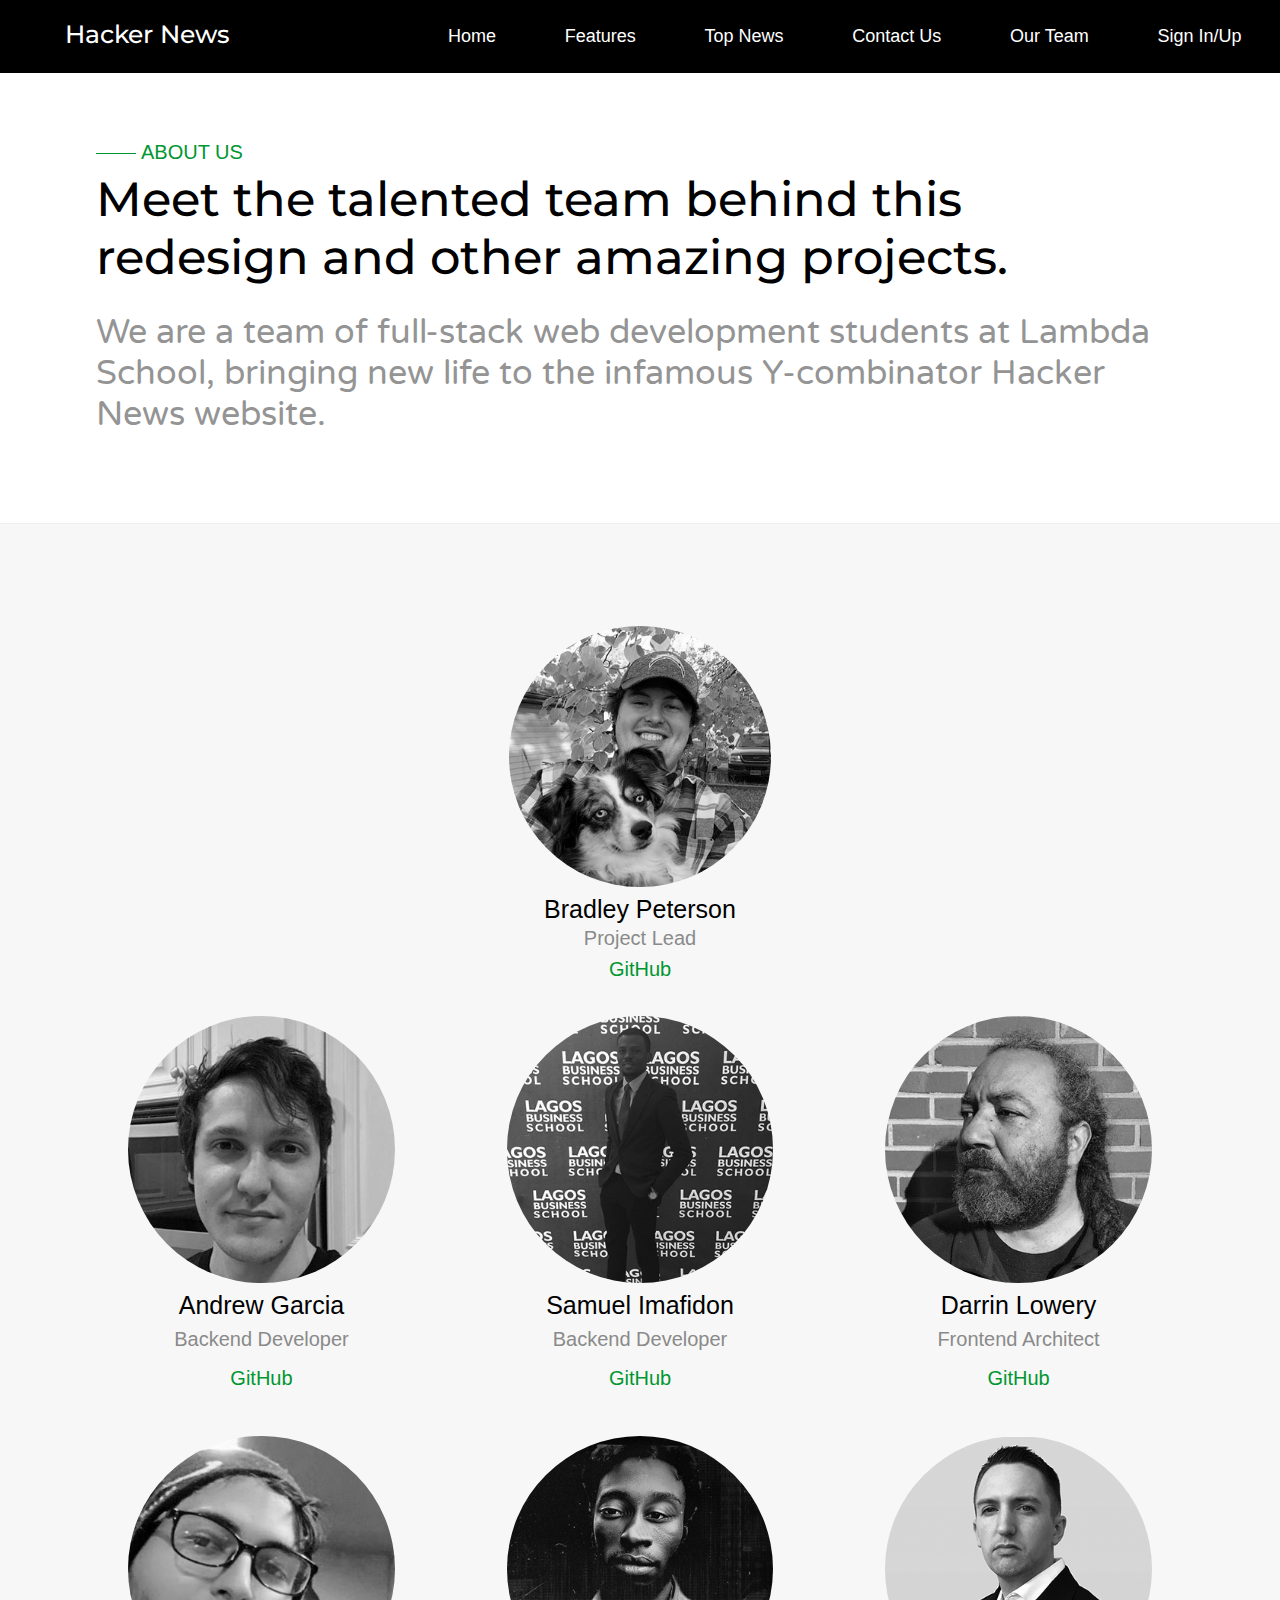
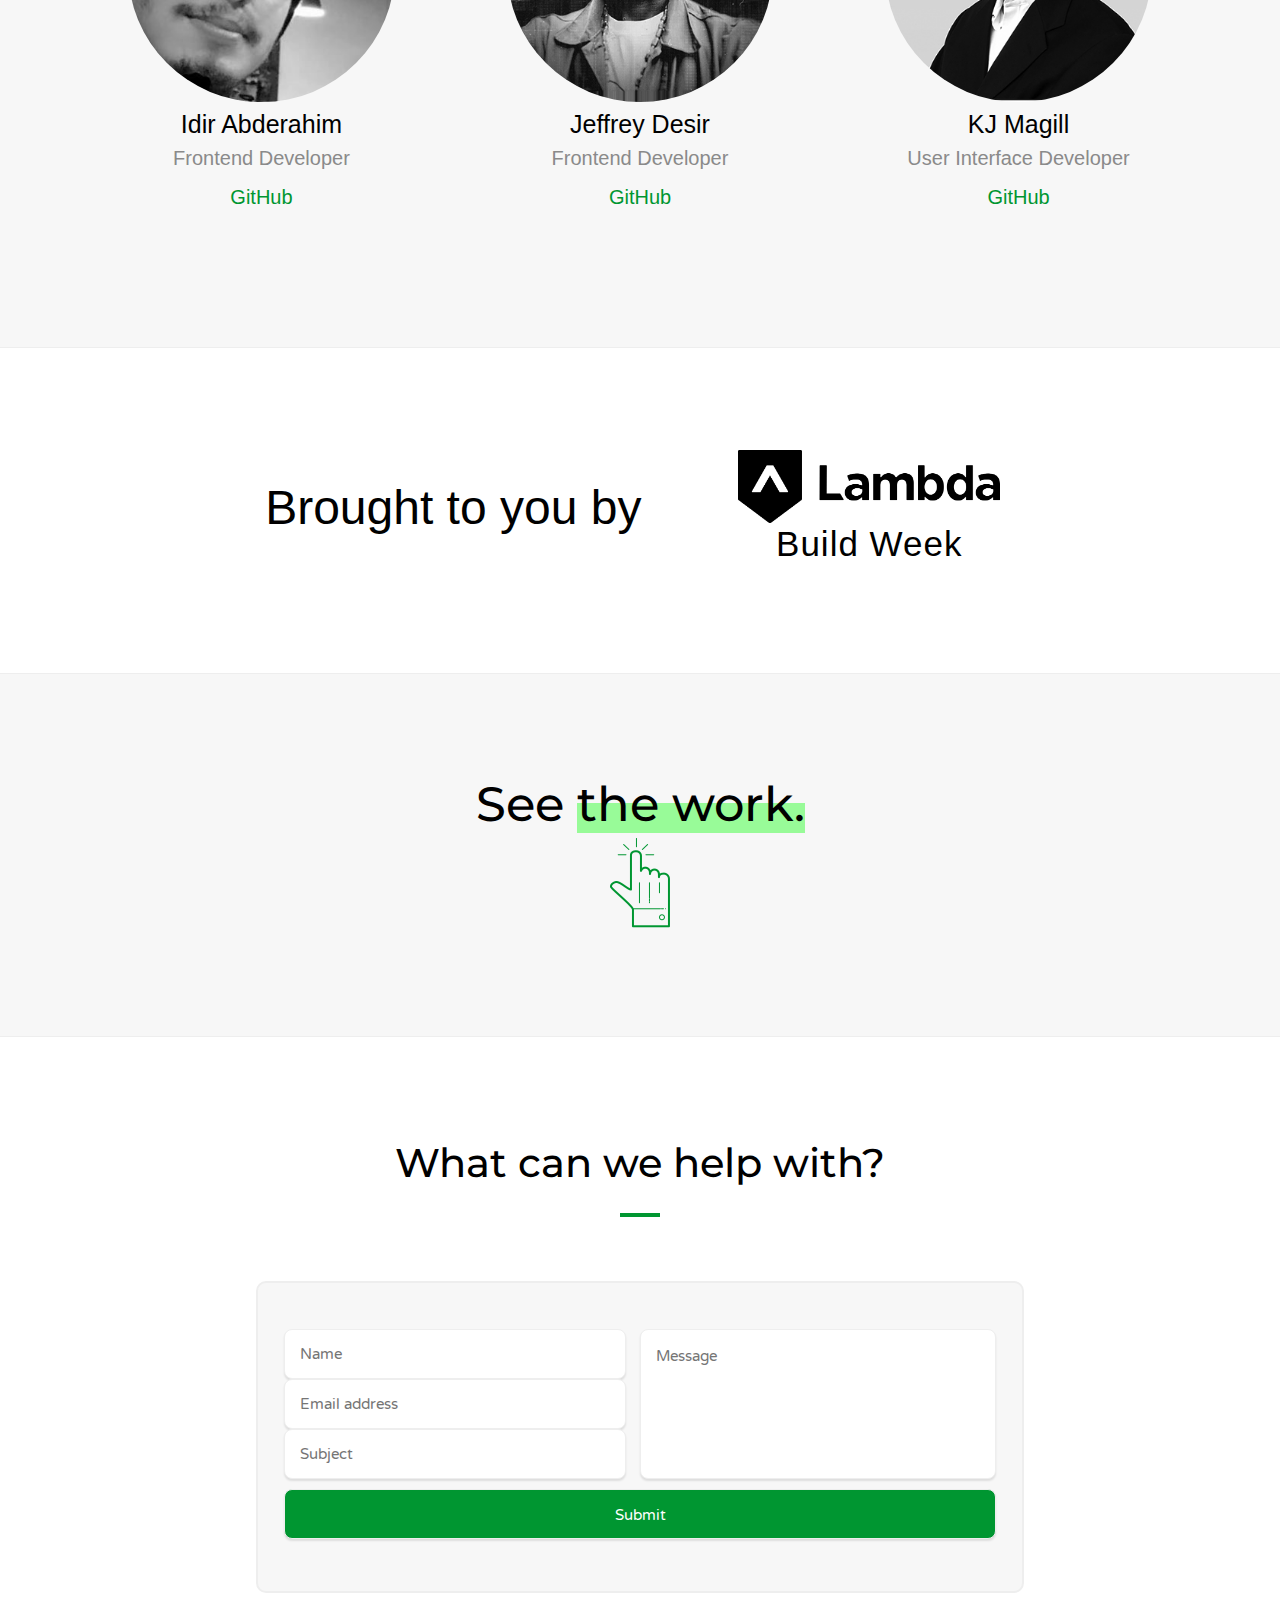
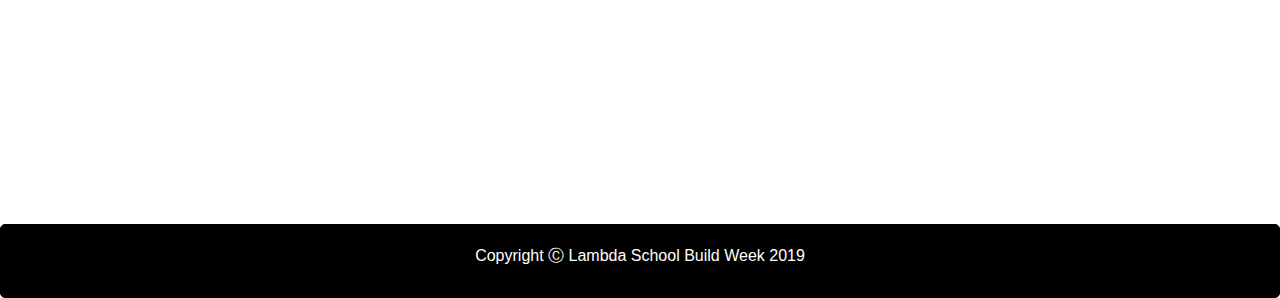
==== commit 5ff2eea6: "Added media queries for mobile and tablet" ====
--- a/team.html
+++ b/team.html
@@ -2,37 +2,53 @@
 
 <html lang="en">
 <head>
-  <meta charset="utf-8">
-  <meta name="viewport" content="width=device-width, initial-scale=1.0">
+    <meta charset="utf-8">
+    <meta name="viewport" content="width=device-width, initial-scale=1.0">
 
-  <title>Hacker News | Team</title>
+    <title>Hacker News | Team</title>
 
-  <link href="https://fonts.googleapis.com/css?family=Varela+Round&display=swap" rel="stylesheet">
-  <link href="https://fonts.googleapis.com/css?family=Montserrat:700|Varela+Round&display=swap" rel="stylesheet">
-  <link href="css/index.css" rel="stylesheet">
-  <link
-  rel="stylesheet"
-  href="https://maxcdn.bootstrapcdn.com/bootstrap/4.3.1/css/bootstrap.min.css"
-  integrity="sha384-ggOyR0iXCbMQv3Xipma34MD+dH/1fQ784/j6cY/iJTQUOhcWr7x9JvoRxT2MZw1T"
-  crossorigin="anonymous" />
+    <link href="https://fonts.googleapis.com/css?family=Varela+Round&display=swap" rel="stylesheet">
+    <link href="https://fonts.googleapis.com/css?family=Montserrat:700|Varela+Round&display=swap" rel="stylesheet">
+    <link href="css/index.css" rel="stylesheet">
+    <link
+    rel="stylesheet"
+    href="https://maxcdn.bootstrapcdn.com/bootstrap/4.3.1/css/bootstrap.min.css"
+    integrity="sha384-ggOyR0iXCbMQv3Xipma34MD+dH/1fQ784/j6cY/iJTQUOhcWr7x9JvoRxT2MZw1T"
+    crossorigin="anonymous" />
 
-  <!--[if lt IE 9]>
+    <!-- This script creates a 'smooth scroll' feature when clicking navbar links that scroll down to a specific section of the page -->
+    <script>
+    $(document).ready(function () {
+        $('a[href^="#"]').on('click', function (e) {
+            e.preventDefault();
+            var target = this.hash,
+                $target = $(target);
+            $('html, body').stop().animate({
+                'scrollTop': $target.offset().top - 140
+            }, 900, 'swing', function () {
+                window.location.hash = target;
+            });
+        });
+    });
+    </script>
+
+    <!--[if lt IE 9]>
     <script src="https://cdnjs.cloudflare.com/ajax/libs/html5shiv/3.7.3/html5shiv.js"></script>
-  <![endif]-->
+    <![endif]-->
 </head>
 
 <body>
 
     <div class="nav-container">
         <div id="navbar" class="team-nav">
-            <a href="index.html"><h2>Hacker News</h2></a>
-            <nav>
-                <a href="index.html">Home</a>
-                <a href="index.html#features">Features</a>
-                <a href="index.html#news">Top News</a>
-                <a href="#team-contact-section">Contact Us</a>
-                <a href="team.html">Our Team</a>
-                <a href="#">Sign In/Up</a>
+            <a class="logo" href="/index.html"><h2>Hacker News</h2></a>
+            <nav id="nav">
+                <a class="navlinks" href="index.html">Home</a>
+                <a class="navlinks" href="index.html#features">Features</a>
+                <a class="navlinks" href="index.html#news">Top News</a>
+                <a class="navlinks" href="#team-contact-section">Contact Us</a>
+                <a class="navlinks" href="team.html">Our Team</a>
+                <a class="navlinks" href="#">Sign In/Up</a>
             </nav>
         </div>
     </div>
@@ -86,7 +102,7 @@
             </div>
             <div class="member">
                 <img class="photo" src="img/jeffery.png" alt="Photo of Jeffery Desir" />
-                <h4>Jeffery Desir</h4>
+                <h4>Jeffrey Desir</h4>
                 <p>Frontend Developer</p>
                 <a href="https://github.com/jffrydsr">GitHub</a>
             </div>
@@ -100,7 +116,7 @@
     </section>
 
     <!-- This section includes all elements pertaining to Lambda Build Week (text and Lambda logo: white background) -->
-    <section id="sponsor-section">
+    <section id="sponsor-section" name="sponsor-section">
         <h3>Brought to you by</h3>
         <div class="lambda-bw">
             <img src="img/lambdaschool.png" alt="Lambda School logo" />
@@ -114,7 +130,7 @@
         <img src="img/click-here.png" alt="Click here, icon" />
     </section>
 
-    <section  id="team-contact-section">
+    <section  id="team-contact-section" name="team-contact-section">
         <div class="help-title">
             <h2>What can we help with?</h2>
             <div class="line-break"></div>
--- a/css/index.css
+++ b/css/index.css
@@ -1,6 +1,6 @@
 /* http://meyerweb.com/eric/tools/css/reset/ 
-   v2.0 | 20110126
-   License: none (public domain)
+    v2.0 | 20110126
+    License: none (public domain)
 */
 html,
 body,
@@ -85,7 +85,6 @@
 video {
   margin: 0;
   padding: 0;
-  border: 0;
   font-size: 100%;
   font: inherit;
   vertical-align: baseline;
@@ -131,11 +130,15 @@
 }
 html {
   font-size: 62.5%;
+  scroll-behavior: smooth;
 }
 html,
 body {
   font-family: 'Varela Round', sans-serif;
   color: black;
+}
+body {
+  width: 100%;
 }
 h2,
 h3,
@@ -178,35 +181,112 @@
   position: absolute;
   top: 0;
 }
-.nav-container #navbar a {
+@media (max-width: 500px) {
+  .nav-container #navbar {
+    display: flex;
+    flex-direction: column;
+    justify-content: center;
+    align-items: center;
+    background-color: black;
+    padding: 0 2% 2% 2%;
+  }
+}
+@media (max-width: 800px) {
+  .nav-container #navbar {
+    display: flex;
+    flex-direction: column;
+    justify-content: center;
+    align-items: center;
+    padding: 0 2% 2% 2%;
+  }
+}
+.nav-container #navbar .logo {
   padding: 0.5% 0;
-  width: 25%;
-}
-.nav-container #navbar a h2 {
+  width: 23%;
+}
+@media (max-width: 500px) {
+  .nav-container #navbar .logo {
+    padding-top: 1.5%;
+    width: 40%;
+  }
+}
+@media (max-width: 800px) {
+  .nav-container #navbar .logo {
+    padding-top: 1.5%;
+  }
+}
+.nav-container #navbar .logo h2 {
   font-size: 2.5rem;
   color: white;
 }
-.nav-container #navbar nav {
+@media (max-width: 500px) {
+  .nav-container #navbar .logo h2 {
+    font-size: 2.2rem;
+    padding-left: 3%;
+    padding-top: 3%;
+  }
+}
+.nav-container #navbar #nav {
   width: 65%;
   font-size: 1.8rem;
-  padding: 0.5% 2% 0.5% 0;
+  padding: 0.5% 3% 0.5% 0;
   display: flex;
   justify-content: space-between;
   align-items: center;
 }
-.nav-container #navbar nav a {
+@media (max-width: 500px) {
+  .nav-container #navbar #nav {
+    width: 100%;
+    padding: 0;
+    margin: 0 5%;
+  }
+}
+@media (max-width: 800px) {
+  .nav-container #navbar #nav {
+    width: 90%;
+    font-size: 2rem;
+    padding: 0;
+  }
+}
+.nav-container #navbar #nav .navlinks {
   color: white;
   text-decoration: none;
   text-align: center;
 }
+@media (max-width: 500px) {
+  .nav-container #navbar #nav .navlinks {
+    color: white;
+    font-size: 1.4rem;
+  }
+}
 .nav-container .navbar1 {
   background-color: black !Important;
 }
 .team-nav {
   background-color: black;
 }
+.contact-container {
+  width: 60%;
+  background-color: #F7F7F7;
+  border: 2px solid #EEE;
+  padding: 2%;
+  margin: 5% auto;
+  margin-bottom: 10%;
+  border-radius: 10px;
+}
+@media (max-width: 500px) {
+  .contact-container {
+    width: 90%;
+    box-shadow: 0 2px 2px rgba(0, 0, 0, 0.1);
+  }
+}
+@media (max-width: 800px) {
+  .contact-container {
+    width: 90%;
+    box-shadow: 0 2px 2px rgba(0, 0, 0, 0.1);
+  }
+}
 form {
-  max-width: 800px;
   text-align: center;
   margin: 20px auto;
   padding-bottom: 1%;
@@ -229,6 +309,12 @@
 form textarea:focus {
   box-shadow: 0 0px 3px #009631;
 }
+@media (max-width: 500px) {
+  form input,
+  form textarea {
+    font-size: 1.25rem;
+  }
+}
 form #input-submit {
   color: white;
   background: #009631;
@@ -253,7 +339,8 @@
 .left {
   margin-right: 2%;
 }
-@media (max-width: 480px) {
+@media (max-width: 500px) {
+  width: 100%;
   .half {
     width: 100%;
     float: none;
@@ -289,11 +376,9 @@
   justify-content: space-between;
   align-items: center;
   height: 100vh;
-  max-width: 100%;
   position: scroll;
 }
 #home .bg-img {
-  min-height: 720px;
   left: 0;
   top: 0;
   right: 0;
@@ -303,6 +388,7 @@
   background-color: black;
   background-repeat: no-repeat;
   background-attachment: fixed;
+  background-position: center;
   background-size: cover;
   display: block;
 }
@@ -313,11 +399,26 @@
   align-items: space-around;
   text-align: center;
   margin: 15% 0;
+}
+@media (max-width: 500px) {
+  #home .main-header {
+    margin-top: 50%;
+  }
+}
+@media (max-width: 800px) {
+  #home .main-header {
+    margin-top: 28%;
+  }
 }
 #home .main-header h1 {
   font-size: 7.2rem;
   color: white;
   margin: 0.5% auto;
+}
+@media (max-width: 500px) {
+  #home .main-header h1 {
+    font-size: 4.5rem;
+  }
 }
 #home .main-header h3 {
   font-size: 2.4rem;
@@ -334,7 +435,7 @@
   display: block;
   cursor: pointer;
   width: 22%;
-  height: 52px;
+  height: 54px;
   font-size: 2.4rem;
   border-radius: 10px;
   color: black;
@@ -348,11 +449,16 @@
   background-color: black;
   border: 1px solid white;
 }
+@media (max-width: 500px) {
+  #home .main-header .buttons .cta1 {
+    height: 50px;
+  }
+}
 #home .main-header .buttons .cta2 {
   display: block;
   cursor: pointer;
   width: 22%;
-  height: 52px;
+  height: 54px;
   font-size: 2.4rem;
   border-radius: 10px;
   color: black;
@@ -366,6 +472,11 @@
   background-color: black;
   border: 1px solid white;
 }
+@media (max-width: 500px) {
+  #home .main-header .buttons .cta2 {
+    height: 50px;
+  }
+}
 .section1-container {
   display: flex;
   flex-direction: column;
@@ -374,7 +485,6 @@
   margin: 12% 5% 5% 5%;
   width: 90%;
   height: 100%;
-  background-color: white;
   color: black;
 }
 .section1-container .section1-title {
@@ -386,6 +496,14 @@
   font-size: 4rem;
   color: black;
   text-align: center;
+}
+@media (max-width: 500px) {
+  .section1-container .section1-title h2 {
+    font-size: 3.3rem;
+    font-family: 'Montserrat', sans-serif;
+    color: black;
+    text-align: center;
+  }
 }
 .section1-container .section1-title .line-break {
   content: "";
@@ -400,34 +518,63 @@
   justify-content: space-between;
   align-items: flex-start;
   margin: 3% auto;
+  width: 100%;
 }
 .section1-container .box-container :hover {
   background-color: #F7F7F7;
-  -webkit-transition: background-color 500ms linear;
-  -ms-transition: background-color 500ms linear;
-  transition: background-color 500ms linear;
+  -webkit-transition: background-color 300ms linear;
+  -ms-transition: background-color 300ms linear;
+  transition: background-color 300ms linear;
+  box-shadow: 0 4px 8px rgba(0, 0, 0, 0.25), 0 4px 8px rgba(0, 0, 0, 0.22);
+}
+@media (max-width: 500px) {
+  .section1-container .box-container {
+    display: flex;
+    flex-direction: column;
+    justify-content: center;
+    align-items: center;
+  }
 }
 .section1-container .box-container .box {
   display: block;
-  width: 30%;
+  width: 32%;
   text-align: center;
   padding: 40px 20px;
   border: 1px solid #EEE;
   border-radius: 10px;
   margin: 15px 0px;
 }
+.section1-container .box-container .box :hover {
+  box-shadow: none;
+}
+@media (max-width: 500px) {
+  .section1-container .box-container .box {
+    width: 90%;
+    border: 1px solid #EEE;
+    box-shadow: 0 2px 2px rgba(0, 0, 0, 0.1);
+  }
+}
 .section1-container .box-container .box h3 {
   font-size: 2.4rem;
   font-family: 'Montserrat', sans-serif;
   margin: 7% 0;
 }
+.section1-container .box-container .box h3 :hover {
+  box-shadow: none;
+}
 .section1-container .box-container .box p {
   font-size: 1.8rem;
   color: #8a8a8a;
   padding-bottom: 2.5%;
 }
+.section1-container .box-container .box p :hover {
+  box-shadow: none;
+}
 .section1-container .box-container .box a {
   font-size: 1.8rem;
+}
+.section1-container .box-container .box a :hover {
+  box-shadow: none;
 }
 .section2-container {
   width: 100%;
@@ -446,6 +593,15 @@
   color: black;
   text-align: center;
 }
+@media (max-width: 500px) {
+  .section2-container .section2-title h2 {
+    font-size: 3.3rem;
+    font-family: 'Montserrat', sans-serif;
+    color: black;
+    text-align: center;
+    margin: 0 20%;
+  }
+}
 .section2-container .section2-title .line-break {
   content: "";
   display: block;
@@ -462,9 +618,40 @@
   width: 90%;
   margin: 4% auto;
 }
+@media (max-width: 500px) {
+  .section2-container .news-container {
+    display: flex;
+    flex-direction: column;
+    justify-content: center;
+    align-items: center;
+  }
+}
 .section2-container .news-container .top-news {
-  width: 24%;
-  margin: 1% 3%;
+  width: 28%;
+  margin: 1% 2%;
+  border: 1px solid #EEE;
+  border-radius: 10px;
+}
+.section2-container .news-container .top-news :hover {
+  box-shadow: 0 4px 8px rgba(0, 0, 0, 0.25), 0 4px 8px rgba(0, 0, 0, 0.22);
+}
+@media (max-width: 500px) {
+  .section2-container .news-container .top-news {
+    width: 90%;
+    margin: 3% 0;
+    box-shadow: 0 2px 2px rgba(0, 0, 0, 0.1);
+  }
+}
+@media (max-width: 800px) {
+  .section2-container .news-container .top-news {
+    width: 45%;
+    margin-top: 2%;
+    box-shadow: 0 2px 2px rgba(0, 0, 0, 0.1);
+  }
+}
+.section2-container .news-container .top-news img {
+  width: 100%;
+  margin: 0 auto;
   border-radius: 10px;
 }
 .section3-container {
@@ -480,6 +667,14 @@
   font-size: 4rem;
   color: black;
   text-align: center;
+}
+@media (max-width: 500px) {
+  .section3-container .section3-title h2 {
+    font-size: 3.3rem;
+    font-family: 'Montserrat', sans-serif;
+    color: black;
+    text-align: center;
+  }
 }
 .section3-container .section3-title .line-break {
   content: "";
@@ -489,18 +684,14 @@
   background-color: #009631;
   margin: 2% auto;
 }
-.section3-container .contact-container {
-  width: 60%;
-  background-color: #F7F7F7;
-  border: 2px solid #EEE;
-  padding: 2%;
-  margin: 5% auto;
-  margin-bottom: 10%;
-  border-radius: 10px;
-}
 .spacer {
   width: 100%;
   height: 140px;
+}
+@media (max-width: 500px) {
+  .spacer {
+    height: 100px;
+  }
 }
 #team-header {
   display: flex;
@@ -510,6 +701,16 @@
   background-color: white;
   width: 85%;
   margin: 0 auto;
+}
+@media (max-width: 500px) {
+  #team-header {
+    padding-bottom: 5%;
+  }
+}
+@media (max-width: 800px) {
+  #team-header {
+    padding: 3% 0;
+  }
 }
 #team-header .about-us {
   display: flex;
@@ -524,14 +725,29 @@
   margin-right: 5px;
   margin-bottom: 5px;
 }
+@media (max-width: 500px) {
+  #team-header .about-us .line {
+    width: 30px;
+  }
+}
 #team-header .about-us h5 {
   font-size: 2rem;
   color: #009631;
   margin-bottom: 5%;
 }
+@media (max-width: 500px) {
+  #team-header .about-us h5 {
+    font-size: 1.7rem;
+  }
+}
 #team-header h1 {
   font-size: 4.8rem;
   color: black;
+}
+@media (max-width: 500px) {
+  #team-header h1 {
+    font-size: 4rem;
+  }
 }
 #team-header h2 {
   font-size: 3.4rem;
@@ -540,6 +756,11 @@
   text-align: left;
   margin: 2% 0 8% 0;
 }
+@media (max-width: 500px) {
+  #team-header h2 {
+    display: none;
+  }
+}
 #team-header h2 a {
   color: #949494;
 }
@@ -560,6 +781,16 @@
   width: 24%;
   border-radius: 200px;
 }
+@media (max-width: 500px) {
+  #team-section .lead-container .lead-photo {
+    width: 34%;
+  }
+}
+@media (max-width: 800px) {
+  #team-section .lead-container .lead-photo {
+    width: 34%;
+  }
+}
 #team-section .lead-container h4 {
   font-size: 2.5rem;
   color: black;
@@ -582,6 +813,22 @@
   align-items: center;
   padding: 1%;
 }
+@media (max-width: 500px) {
+  #team-section .team-container {
+    display: flex;
+    flex-wrap: wrap;
+    justify-content: space-around;
+    align-items: center;
+  }
+}
+@media (max-width: 800px) {
+  #team-section .team-container {
+    display: flex;
+    flex-wrap: wrap;
+    justify-content: space-around;
+    align-items: center;
+  }
+}
 #team-section .team-container .member {
   display: flex;
   flex-direction: column;
@@ -590,6 +837,18 @@
   width: 25%;
   margin: 2% 2%;
 }
+@media (max-width: 500px) {
+  #team-section .team-container .member {
+    width: 35%;
+    margin-top: 3%;
+  }
+}
+@media (max-width: 800px) {
+  #team-section .team-container .member {
+    width: 35%;
+    margin-top: 3%;
+  }
+}
 #team-section .team-container .member .photo {
   width: 100%;
   border-radius: 200px;
@@ -598,16 +857,24 @@
   font-size: 2.5rem;
   color: black;
   margin-top: 7px;
+}
+@media (max-width: 500px) {
+  #team-section .team-container .member h4 {
+    text-align: center;
+  }
 }
 #team-section .team-container .member p {
   font-size: 2rem;
   color: #8a8a8a;
-  margin-top: -5px;
+}
+@media (max-width: 500px) {
+  #team-section .team-container .member p {
+    text-align: center;
+  }
 }
 #team-section .team-container .member a {
   font-size: 2rem;
   color: #009631;
-  margin-top: -8px;
 }
 #sponsor-section {
   display: flex;
@@ -617,10 +884,33 @@
   margin: 0 auto;
   padding: 8% 0;
 }
+@media (max-width: 500px) {
+  #sponsor-section {
+    display: flex;
+    flex-direction: column;
+    justify-content: center;
+    align-items: center;
+    width: 85%;
+  }
+}
+@media (max-width: 800px) {
+  #sponsor-section {
+    display: flex;
+    flex-direction: column;
+    justify-content: center;
+    align-items: center;
+    width: 85%;
+  }
+}
 #sponsor-section h3 {
   font-size: 4.8rem;
   color: black;
 }
+@media (max-width: 500px) {
+  #sponsor-section h3 {
+    font-size: 4.2rem;
+  }
+}
 #sponsor-section .lambda-bw {
   display: flex;
   flex-direction: column;
@@ -628,13 +918,38 @@
   align-items: center;
   width: 35%;
 }
+@media (max-width: 500px) {
+  #sponsor-section .lambda-bw {
+    width: 80%;
+  }
+}
+@media (max-width: 800px) {
+  #sponsor-section .lambda-bw {
+    width: 70%;
+  }
+}
 #sponsor-section .lambda-bw img {
   width: 90%;
 }
+@media (max-width: 500px) {
+  #sponsor-section .lambda-bw img {
+    margin-top: 2%;
+  }
+}
+@media (max-width: 800px) {
+  #sponsor-section .lambda-bw img {
+    margin-top: 2%;
+  }
+}
 #sponsor-section .lambda-bw h4 {
-  font-size: 4rem;
+  font-size: 3.5rem;
   color: black;
   letter-spacing: 1px;
+}
+@media (max-width: 800px) {
+  #sponsor-section .lambda-bw h4 {
+    font-size: 4rem;
+  }
 }
 #code-link {
   display: flex;
@@ -680,6 +995,12 @@
   color: black;
   text-align: center;
 }
+@media (max-width: 500px) {
+  #team-contact-section .help-title h2 {
+    font-size: 3.7rem;
+    letter-spacing: -1px;
+  }
+}
 #team-contact-section .help-title .line-break {
   content: "";
   display: block;
@@ -688,11 +1009,3 @@
   background-color: #009631;
   margin: 2% auto;
 }
-.contact-container {
-  width: 60%;
-  background-color: #F7F7F7;
-  border: 2px solid #EEE;
-  padding: 2%;
-  margin: 5% auto;
-  border-radius: 10px;
-}
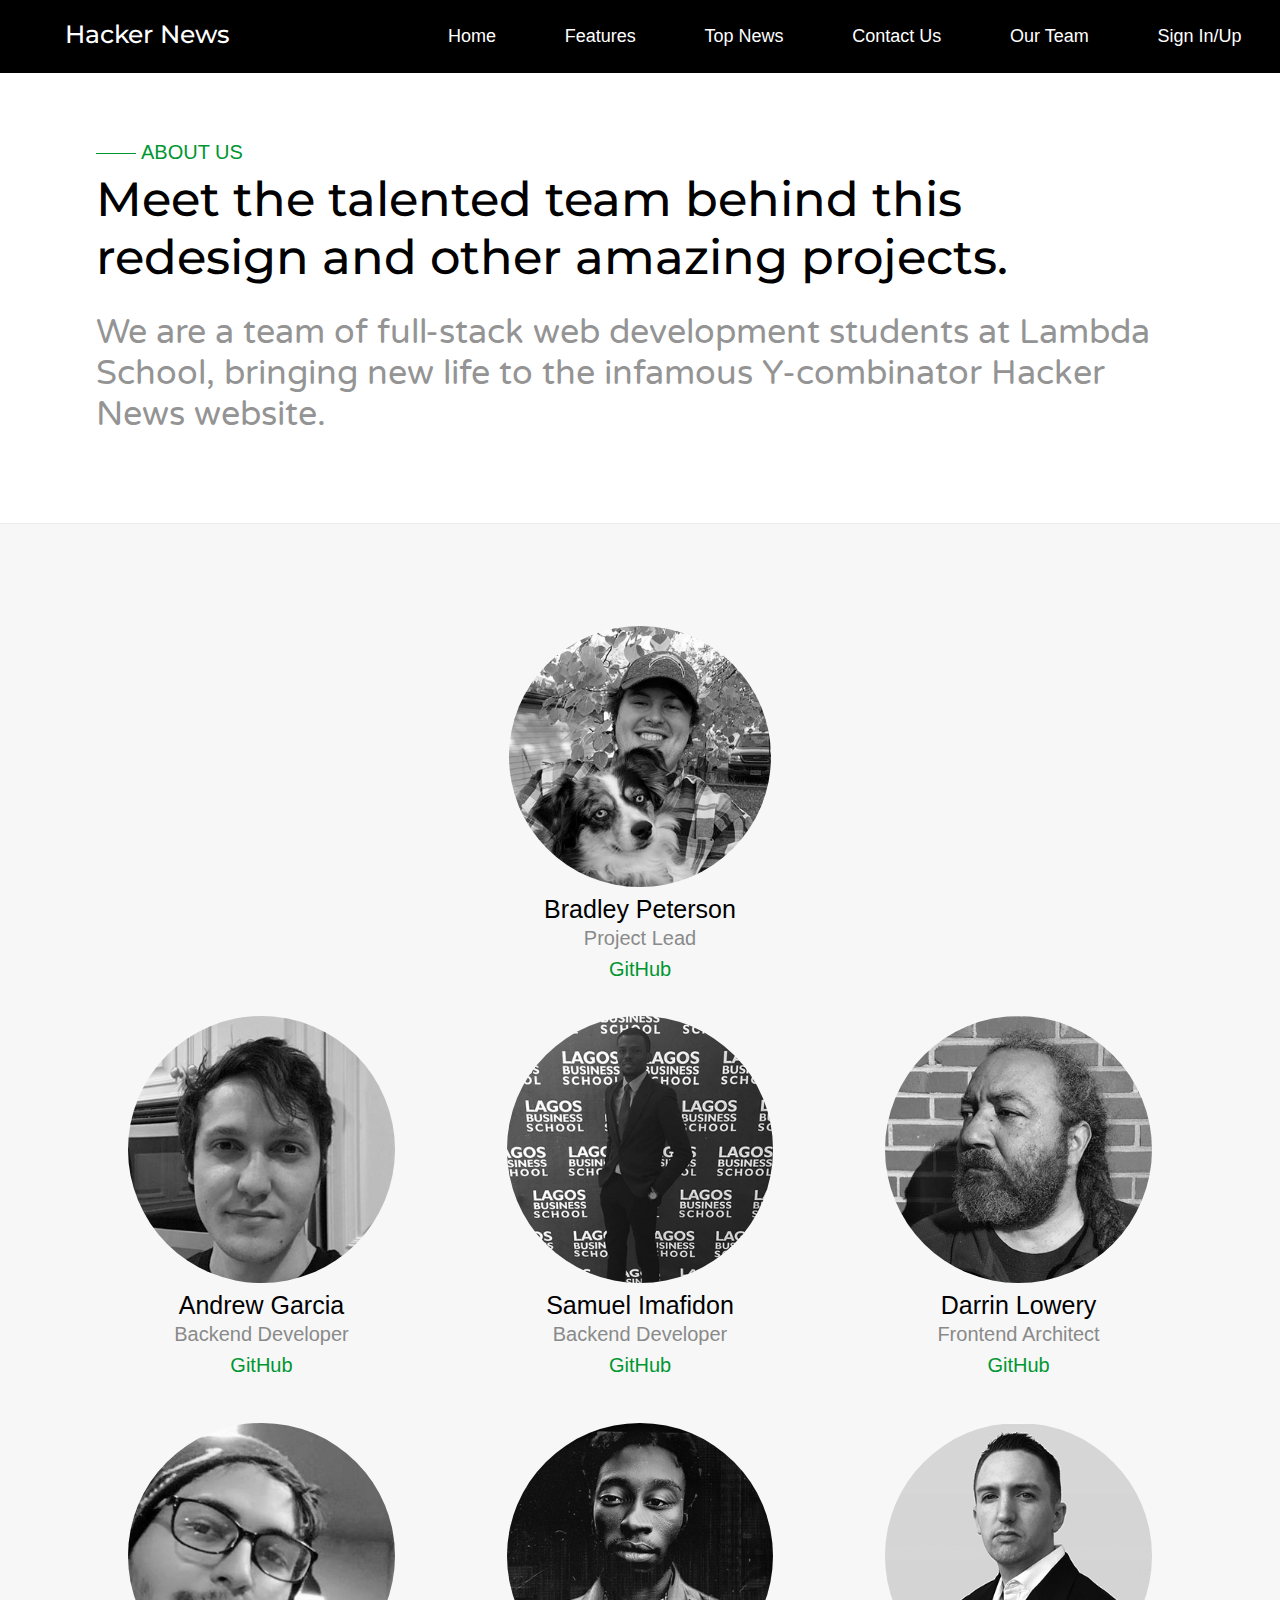
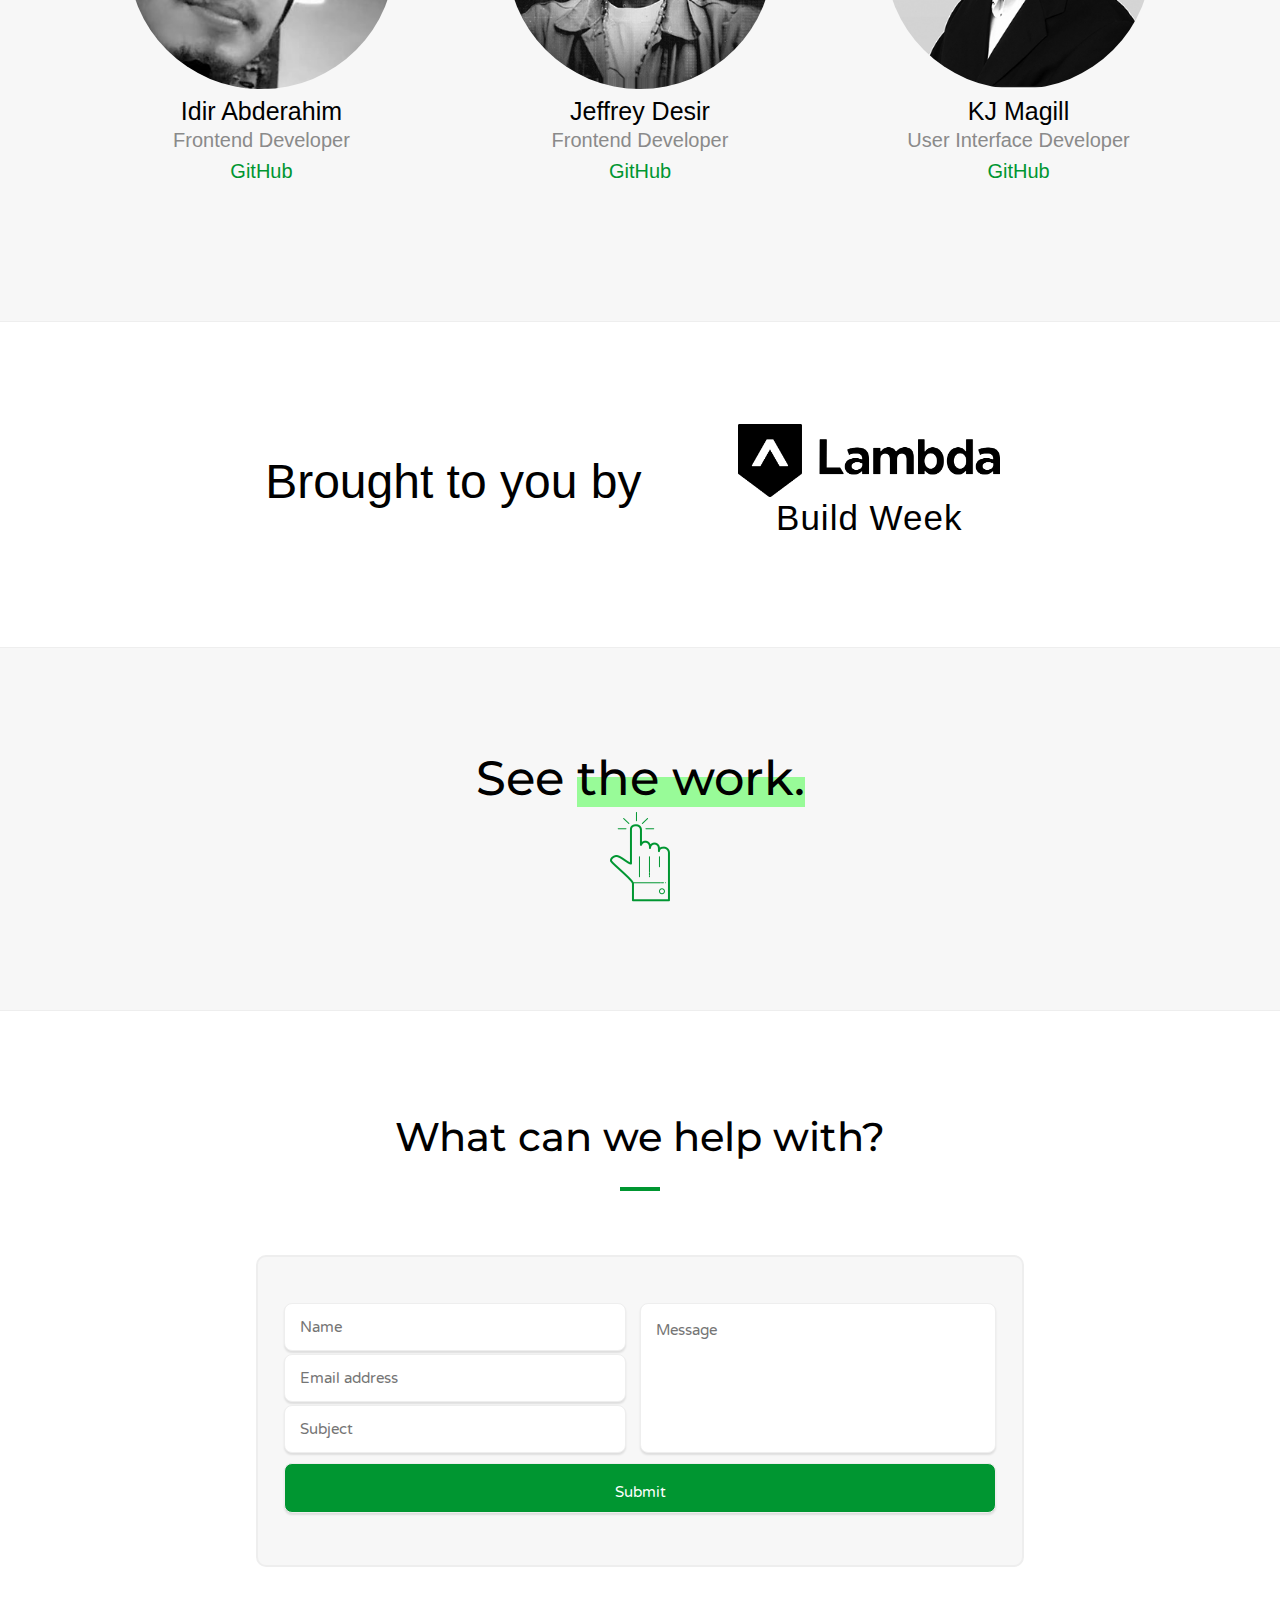
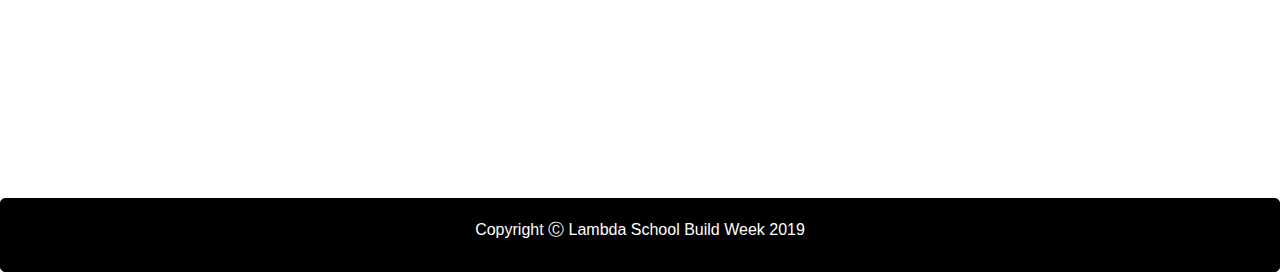
==== commit a0bc1005: "Added links to react login/register pages" ====
--- a/team.html
+++ b/team.html
@@ -48,7 +48,7 @@
                 <a class="navlinks" href="index.html#news">Top News</a>
                 <a class="navlinks" href="#team-contact-section">Contact Us</a>
                 <a class="navlinks" href="team.html">Our Team</a>
-                <a class="navlinks" href="#">Sign In/Up</a>
+                <a class="navlinks" href="https://nervous-elion-860c56.netlify.com/login">Sign In/Up</a>
             </nav>
         </div>
     </div>
@@ -139,8 +139,8 @@
         <div class="contact-container">  
             <form class="cf">
                 <div class="half left cf">
-                    <input type="text" id="input-name" placeholder="Name">
-                    <input type="email" id="input-email" placeholder="Email address">
+                    <input type="text" id="input-name" class="input-box" placeholder="Name">
+                    <input type="email" id="input-email" class="input-box" placeholder="Email address">
                     <input type="text" id="input-subject" placeholder="Subject">
                 </div>
                 <div class="half right cf">
--- a/css/index.css
+++ b/css/index.css
@@ -207,12 +207,13 @@
 @media (max-width: 500px) {
   .nav-container #navbar .logo {
     padding-top: 1.5%;
-    width: 40%;
+    width: 70%;
   }
 }
 @media (max-width: 800px) {
   .nav-container #navbar .logo {
     padding-top: 1.5%;
+    width: 70%;
   }
 }
 .nav-container #navbar .logo h2 {
@@ -299,7 +300,7 @@
   border-radius: 8px;
   display: block;
   width: 100%;
-  height: 50px;
+  height: 48px;
   font-family: 'Varela Round', sans-serif;
   font-size: 1.5rem;
   box-shadow: 0 2px 2px rgba(0, 0, 0, 0.1);
@@ -315,15 +316,19 @@
     font-size: 1.25rem;
   }
 }
+form .input-box {
+  margin-bottom: 3px;
+}
 form #input-submit {
   color: white;
   background: #009631;
   height: 50px;
-  padding-top: 2%;
+  padding-top: 2.5%;
   cursor: pointer;
 }
 form #input-submit:hover {
-  box-shadow: 0 1px 1px 1px rgba(170, 170, 170, 0.6);
+  background-color: #0DBD10;
+  box-shadow: 0 2px 2px 2px rgba(170, 170, 170, 0.6);
 }
 form textarea {
   height: 150px;
@@ -482,14 +487,13 @@
   flex-direction: column;
   justify-content: center;
   align-items: center;
-  margin: 12% 5% 5% 5%;
+  margin: 9% 5% 5% 5%;
   width: 90%;
   height: 100%;
   color: black;
 }
 .section1-container .section1-title {
   width: 100%;
-  padding-top: 10%;
 }
 .section1-container .section1-title h2 {
   font-family: 'Montserrat', sans-serif;
@@ -866,6 +870,7 @@
 #team-section .team-container .member p {
   font-size: 2rem;
   color: #8a8a8a;
+  margin-top: -5px;
 }
 @media (max-width: 500px) {
   #team-section .team-container .member p {
@@ -875,6 +880,7 @@
 #team-section .team-container .member a {
   font-size: 2rem;
   color: #009631;
+  margin-top: -8px;
 }
 #sponsor-section {
   display: flex;
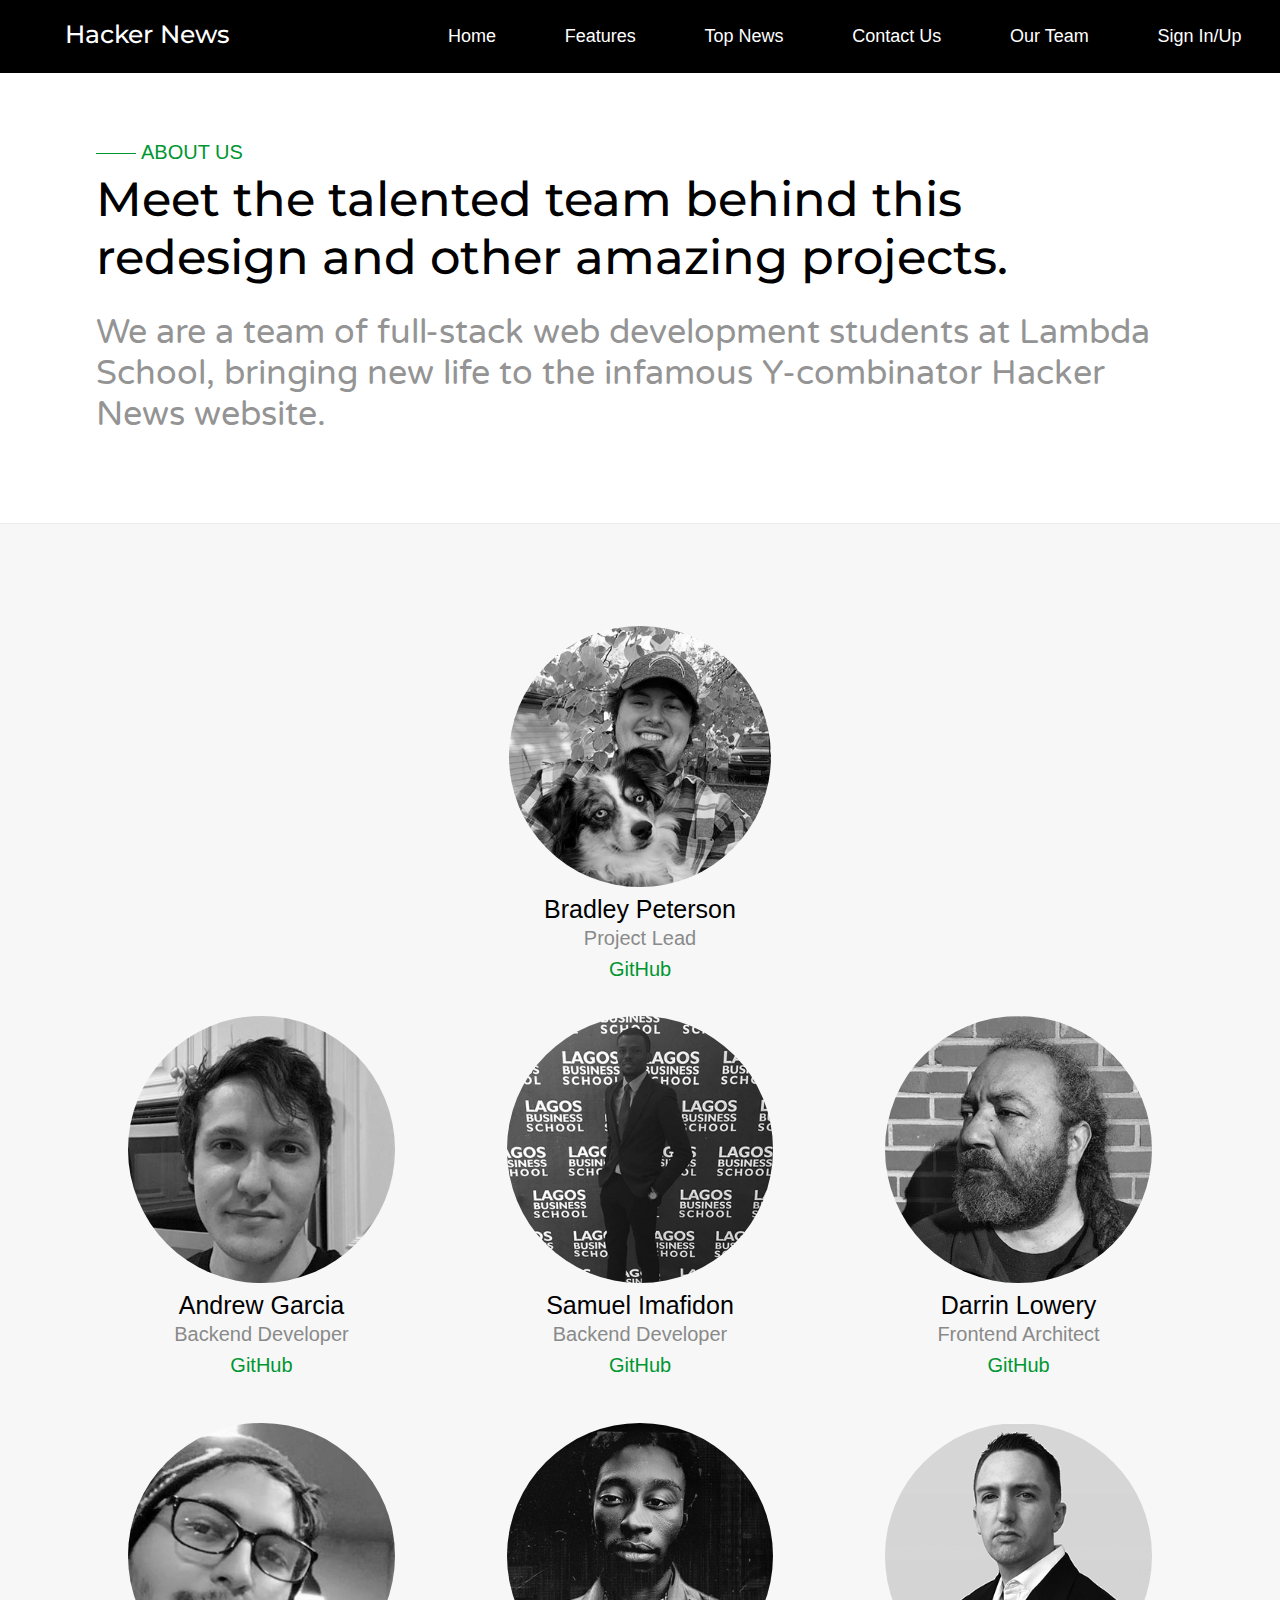
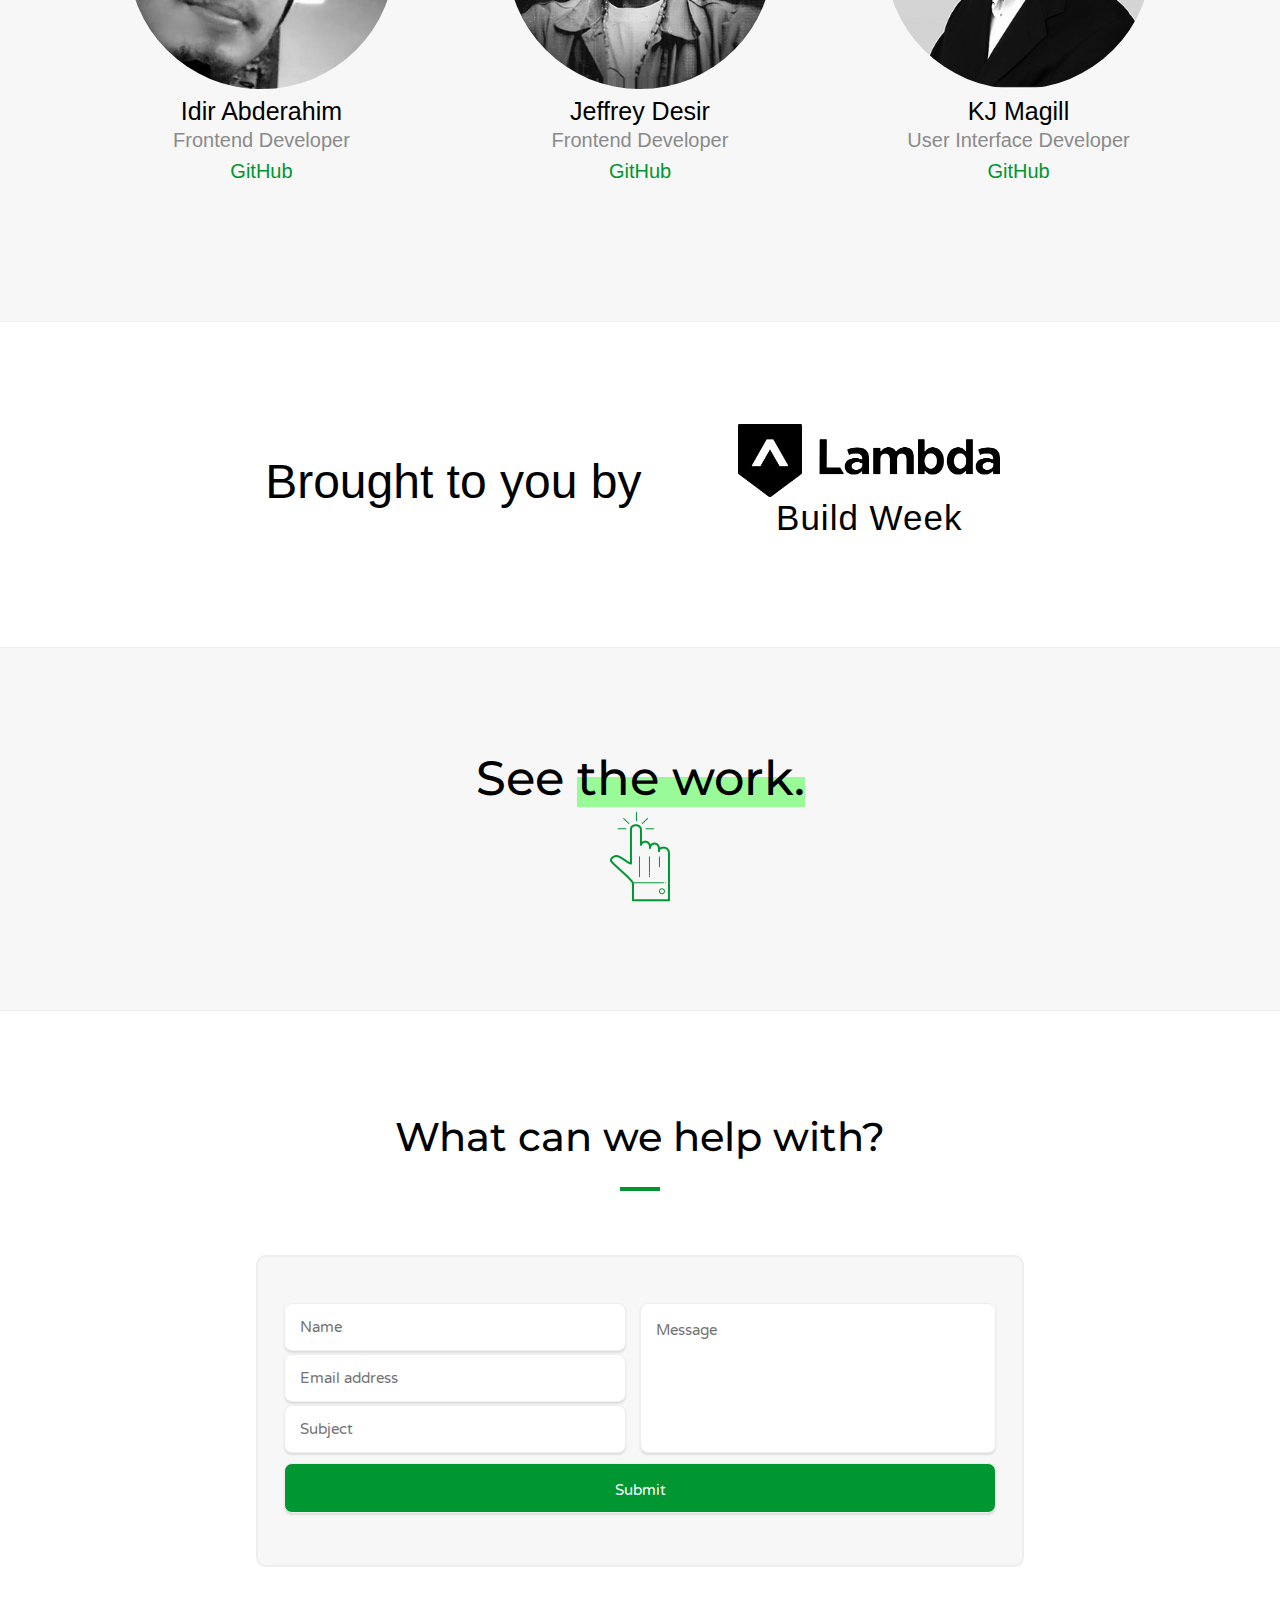
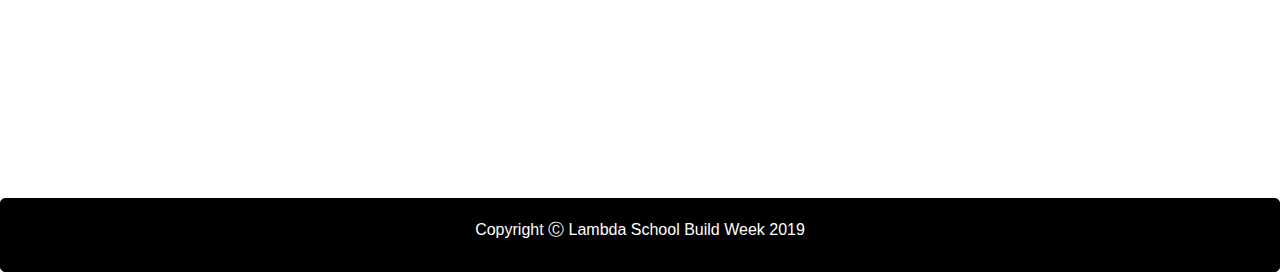
==== commit 08284d0d: "Changed React URLs to Jeffrey's version" ====
--- a/team.html
+++ b/team.html
@@ -48,7 +48,7 @@
                 <a class="navlinks" href="index.html#news">Top News</a>
                 <a class="navlinks" href="#team-contact-section">Contact Us</a>
                 <a class="navlinks" href="team.html">Our Team</a>
-                <a class="navlinks" href="https://nervous-elion-860c56.netlify.com/login">Sign In/Up</a>
+                <a class="navlinks" href="https://hackernewsmatrix.netlify.com/login">Sign In/Up</a>
             </nav>
         </div>
     </div>
--- a/css/index.css
+++ b/css/index.css
@@ -187,7 +187,6 @@
     flex-direction: column;
     justify-content: center;
     align-items: center;
-    background-color: black;
     padding: 0 2% 2% 2%;
   }
 }
@@ -323,7 +322,7 @@
   color: white;
   background: #009631;
   height: 50px;
-  padding-top: 2.5%;
+  padding-top: 15px;
   cursor: pointer;
 }
 form #input-submit:hover {
@@ -622,14 +621,6 @@
   width: 90%;
   margin: 4% auto;
 }
-@media (max-width: 500px) {
-  .section2-container .news-container {
-    display: flex;
-    flex-direction: column;
-    justify-content: center;
-    align-items: center;
-  }
-}
 .section2-container .news-container .top-news {
   width: 28%;
   margin: 1% 2%;
@@ -638,13 +629,6 @@
 }
 .section2-container .news-container .top-news :hover {
   box-shadow: 0 4px 8px rgba(0, 0, 0, 0.25), 0 4px 8px rgba(0, 0, 0, 0.22);
-}
-@media (max-width: 500px) {
-  .section2-container .news-container .top-news {
-    width: 90%;
-    margin: 3% 0;
-    box-shadow: 0 2px 2px rgba(0, 0, 0, 0.1);
-  }
 }
 @media (max-width: 800px) {
   .section2-container .news-container .top-news {
